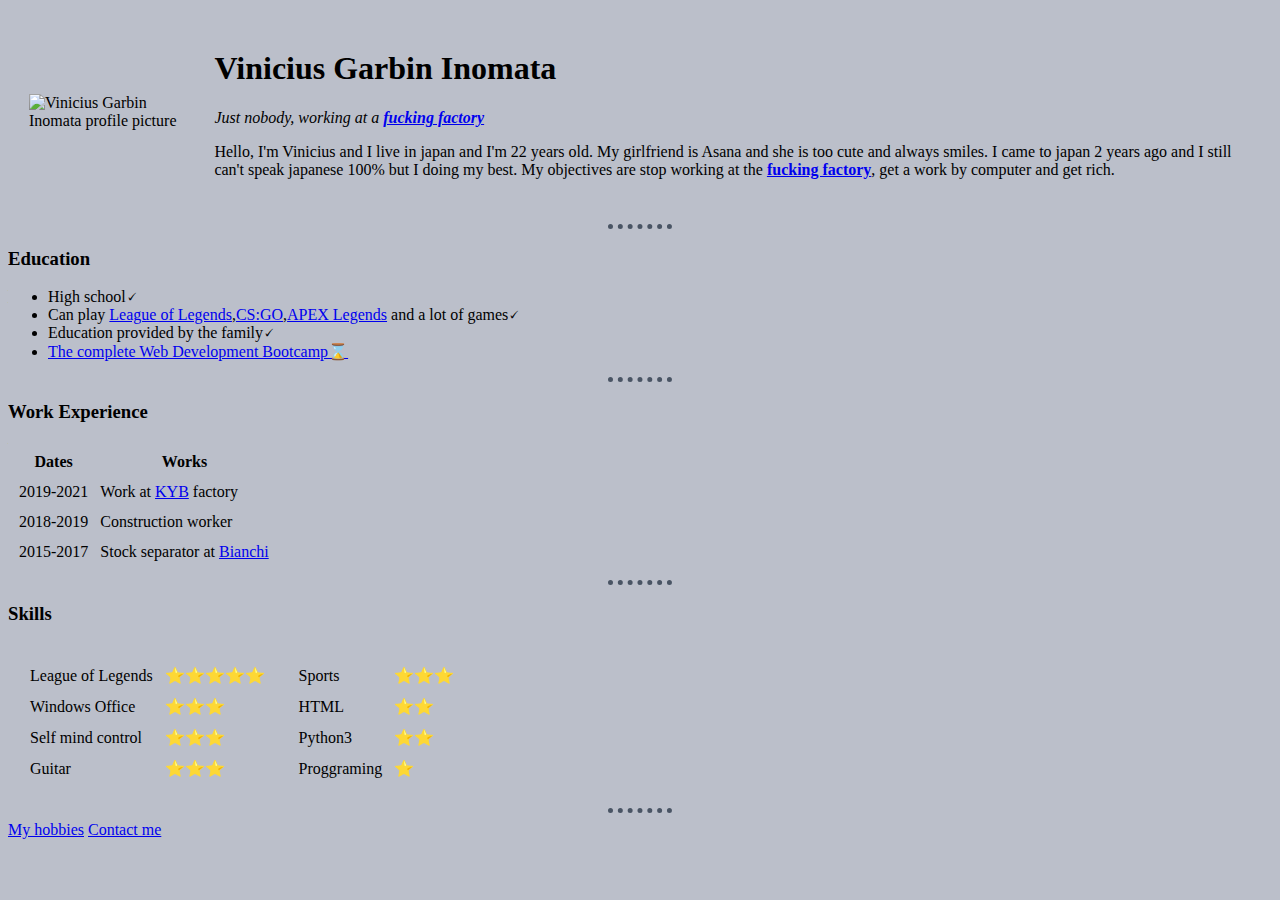
==== index.html @ c7232881 "add color" ====
<!DOCTYPE html>
<html lang="en" dir="ltr">

<head>
  <meta charset="utf-8">
  <title>✯Vinicius's Personal Site✯</title>

  <style>

    body {
      background-color: #BBBFCA;
    }

    hr{
      border-color: #495464;
      border-style:dotted none none;
      border-top-width: 5px;
      width: 5%



    }



  </style>
</head>

<body>
  <table cellspacing="20">
    <tr>
      <td><img src="C:\Users\vinig\Documents\Web development\HTML - Personal Site\images\gatao.png" alt="Vinicius Garbin Inomata profile picture" width="200" height="200" </td>
      <td>
        <h1>Vinicius Garbin Inomata</h1>
        <p><em>Just nobody, working at a <strong><a href="https://www.kyb.co.jp/index.html">fucking factory</a></strong></em></p>
        <p>Hello, I'm Vinicius and I live in japan and I'm 22 years old.
          My girlfriend is Asana and she is too cute and always smiles.
          I came to japan 2 years ago and I still can't speak japanese 100% but I doing my best.
          My objectives are stop working at the <strong><a href="https://www.kyb.co.jp/index.html">fucking factory</a></strong>,
          get a work by computer and get rich.</p>
      </td>
    </tr>
  </table>
  <hr>
  <h3>Education</h3>
  <ul>
    <li>High school🗸</li>
    <li>Can play <a href="https://jp.leagueoflegends.com/ja-jp/">League of Legends</a>,<a href="https://store.steampowered.com/app/730/CounterStrike_Global_Offensive/">CS:GO</a>,<a href="https://www.ea.com/pt-br/games/apex-legends">APEX Legends</a>
      and a lot of games🗸</li>
    <li>Education provided by the family🗸</li>
    <li><a href="https://www.udemy.com/course/the-complete-web-development-bootcamp/">The complete Web Development Bootcamp⌛</a></li>
  </ul>
  <hr>
  <h3>Work Experience</h3>
  <table cellspacing="10">
    <thead>
      <tr>
        <th>Dates</th>
        <th>Works</th>
      </tr>
    </thead>
    <tbody>
      <tr>
        <td>2019-2021</td>
        <td>Work at <a href="https://www.kyb.co.jp/index.html">KYB</a> factory</td>
      </tr>
      <tr>
        <td>2018-2019</td>
        <td>Construction worker</td>
      </tr>
      <tr>
        <td>2015-2017</td>
        <td>Stock separator at <a href="https://www.bianchidistribuidora.com.br/">Bianchi</a></td>
      </tr>
    </tbody>
  </table>
  <hr>
  <p>
  <h3>Skills</h3>
  </p>
  <table cellspacing="10">
    <tr>
      <td>
        <table cellspacing="10">
          <tr>
            <td>League of Legends</td>
            <td>⭐⭐⭐⭐⭐</td>
          </tr>
          <tr>
            <td>Windows Office</td>
            <td>⭐⭐⭐</td>
          </tr>
          <tr>
            <td>Self mind control</td>
            <td>⭐⭐⭐</td>
          </tr>
          <tr>
            <td>Guitar</td>
            <td>⭐⭐⭐</td>
          </tr>
        </table>
      </td>
      <td>
        <table cellspacing="10">
          <tr>
            <td>Sports</td>
            <td>⭐⭐⭐</td>
          </tr>
          <tr>
            <td>HTML</td>
            <td>⭐⭐</td>
          </tr>
          <tr>
            <td>Python3</td>
            <td>⭐⭐</td>
          </tr>
          <tr>
            <td>Proggraming</td>
            <td>⭐</td>
          </tr>
        </table>
      </td>
    </tr>
  </table>

  <hr>
  <a href="Hobbies.html">My hobbies</a>
  <a href="contact.html">Contact me</a>
</body>

</html>
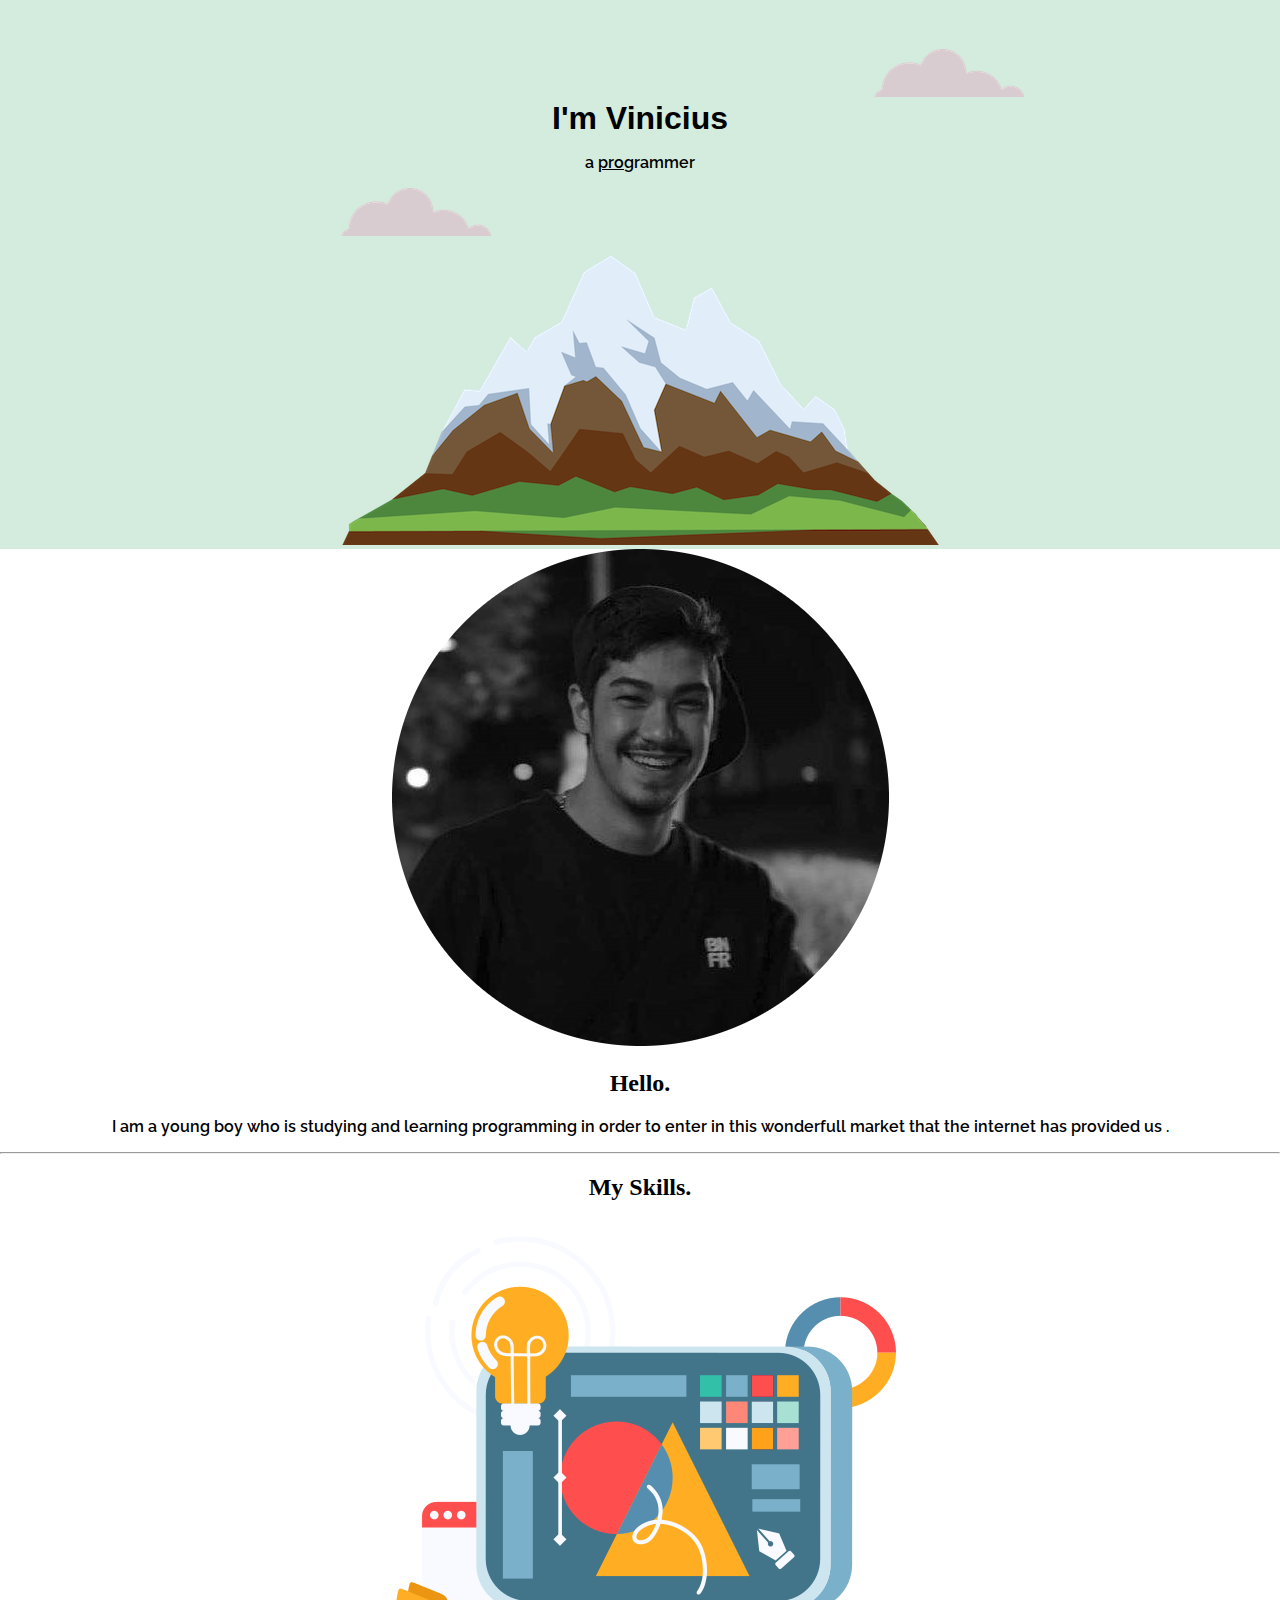
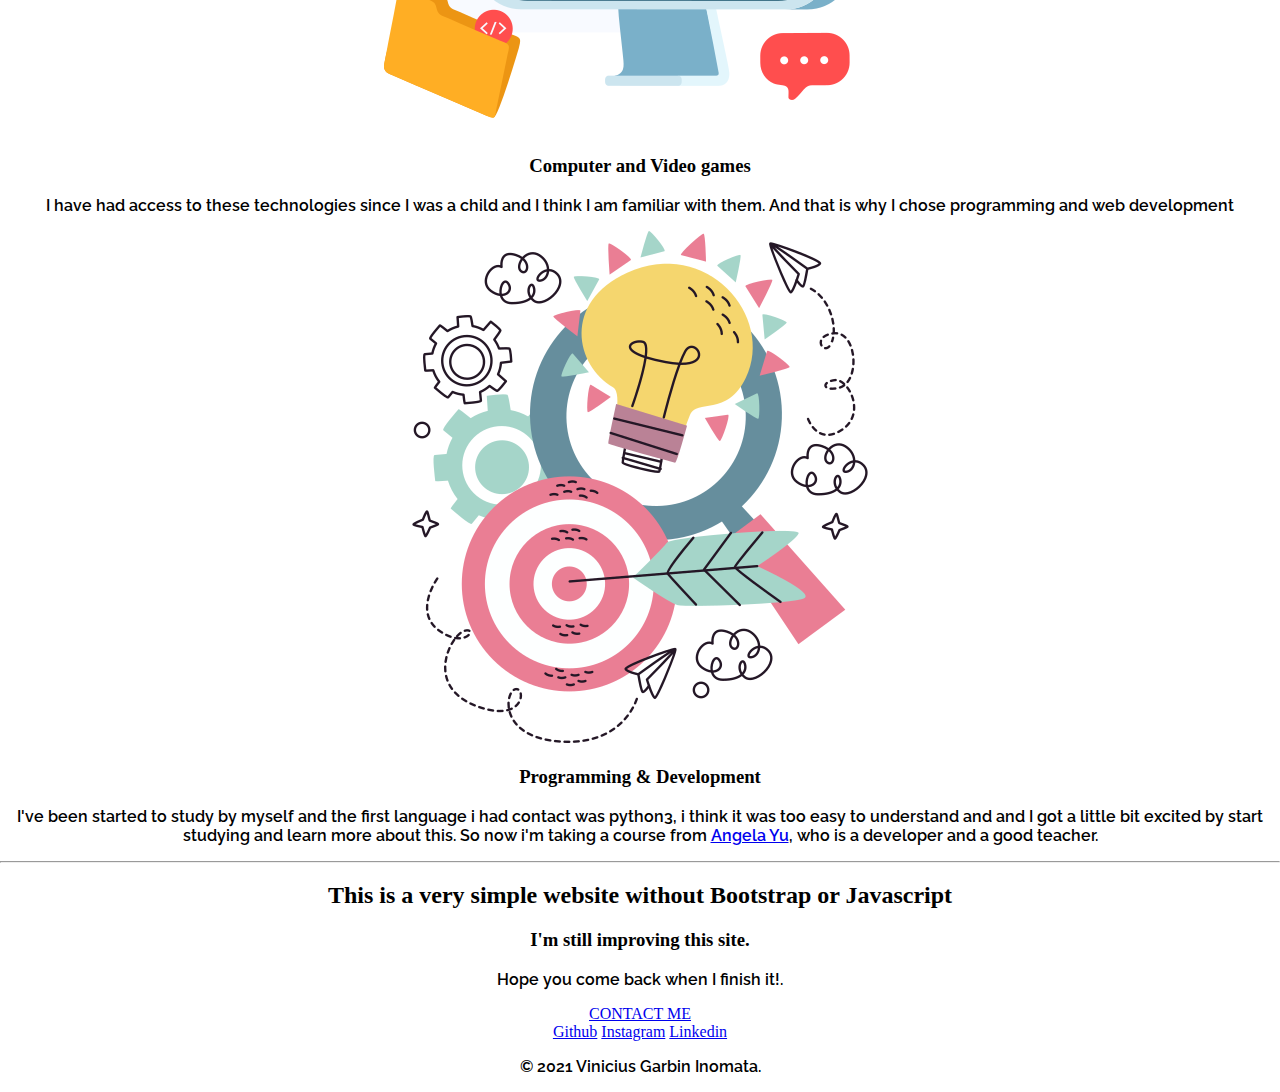
==== commit ecb105ff: "some changes" ====
--- a/index.html
+++ b/index.html
@@ -1,131 +1,59 @@
 <!DOCTYPE html>
 <html lang="en" dir="ltr">
+  <head>
+    <meta charset="utf-8">
+    <title>Vinicius Garbin Inomata</title>
+    <link rel="stylesheet" href="css/styles.css">
+    <link rel="icon" href="favicon.ico">
+    <link href="https://fonts.googleapis.com/css2?family=Calligraffitti&family=Raleway&display=swap" rel="stylesheet">
+  </head>
+  <body>
+    <div class="top-container">
+      <img class="top-cloud" src="images/cloud.png" alt="cloud-img">
+      <h1>I'm Vinicius</h1>
+      <p>a <span class="pro">pro</span>grammer</p>
+      <img class="bottom-cloud" src="images/cloud.png" alt="cloud-img">
+      <img src="images/mountain.png" alt="mountain-img">
 
-<head>
-  <meta charset="utf-8">
-  <title>✯Vinicius's Personal Site✯</title>
-
-  <style>
-
-    body {
-      background-color: #BBBFCA;
-    }
-
-    hr{
-      border-color: #495464;
-      border-style:dotted none none;
-      border-top-width: 5px;
-      width: 5%
+      </div>
+      <div class="middle-container">
+        <div class="profile">
+          <img src="images\gatao.png" alt="profile-image" class="profile-image">
+          <h2>Hello.</h2>
+          <p>I am a young boy who is studying and learning programming in order to enter in this wonderfull market that the internet has provided us .</p>
+        </div>
+        <hr>
+        <div class="skills">
+          <h2>My Skills.</h2>
+          <div class="skill-row">
+            <img class="pc" src="images/pc.png" alt="pc-image">
+            <h3>Computer and Video games</h3>
+            <p>I have had access to these technologies since I was a child and I think I am familiar with them. And that is why I chose programming and web development </p>
+          </div>
+          <div class="skill-row">
+            <img class="bua" src="images/bua.png" alt="bua-image">
+            <h3>Programming & Development </h3>
+            <p>I've been started to study by myself and the first language i had contact was python3, i think it was too easy to understand and and I got a little bit excited by start studying and learn more about this.
+              So now i'm taking a course from <a href="https://www.linkedin.com/in/angela-yu-963a584b/detail/contact-info/">Angela Yu</a>, who is a developer and a good teacher.</p>
+          </div>
+        </div>
+        <hr>
+        <div class="contact-me">
+          <h2>This is a very simple website without Bootstrap or Javascript</h2>
+          <h3>I'm still improving this site.</h3>
+          <p>Hope you come back when I finish it!.</p>
+          <a class="btn" href="mailto:vinig-inomata@hotmail.com">CONTACT ME</a>
+        </div>
+      </div>
 
 
-
-    }
+      <div class="bottom-container">
+        <a class="footer-link" href="https://github.com/viniginomata/">Github</a>
+        <a class="footer-link" href="https://www.instagram.com/viniciusinomata/">Instagram</a>
+        <a class="footer-link" href="https://www.linkedin.com/in/vinicius-inomata-a9abb3219/">Linkedin</a>
+        <p>© 2021 Vinicius Garbin Inomata.</p>
+      </div>
 
 
-
-  </style>
-</head>
-
-<body>
-  <table cellspacing="20">
-    <tr>
-      <td><img src="C:\Users\vinig\Documents\Web development\HTML - Personal Site\images\gatao.png" alt="Vinicius Garbin Inomata profile picture" width="200" height="200" </td>
-      <td>
-        <h1>Vinicius Garbin Inomata</h1>
-        <p><em>Just nobody, working at a <strong><a href="https://www.kyb.co.jp/index.html">fucking factory</a></strong></em></p>
-        <p>Hello, I'm Vinicius and I live in japan and I'm 22 years old.
-          My girlfriend is Asana and she is too cute and always smiles.
-          I came to japan 2 years ago and I still can't speak japanese 100% but I doing my best.
-          My objectives are stop working at the <strong><a href="https://www.kyb.co.jp/index.html">fucking factory</a></strong>,
-          get a work by computer and get rich.</p>
-      </td>
-    </tr>
-  </table>
-  <hr>
-  <h3>Education</h3>
-  <ul>
-    <li>High school🗸</li>
-    <li>Can play <a href="https://jp.leagueoflegends.com/ja-jp/">League of Legends</a>,<a href="https://store.steampowered.com/app/730/CounterStrike_Global_Offensive/">CS:GO</a>,<a href="https://www.ea.com/pt-br/games/apex-legends">APEX Legends</a>
-      and a lot of games🗸</li>
-    <li>Education provided by the family🗸</li>
-    <li><a href="https://www.udemy.com/course/the-complete-web-development-bootcamp/">The complete Web Development Bootcamp⌛</a></li>
-  </ul>
-  <hr>
-  <h3>Work Experience</h3>
-  <table cellspacing="10">
-    <thead>
-      <tr>
-        <th>Dates</th>
-        <th>Works</th>
-      </tr>
-    </thead>
-    <tbody>
-      <tr>
-        <td>2019-2021</td>
-        <td>Work at <a href="https://www.kyb.co.jp/index.html">KYB</a> factory</td>
-      </tr>
-      <tr>
-        <td>2018-2019</td>
-        <td>Construction worker</td>
-      </tr>
-      <tr>
-        <td>2015-2017</td>
-        <td>Stock separator at <a href="https://www.bianchidistribuidora.com.br/">Bianchi</a></td>
-      </tr>
-    </tbody>
-  </table>
-  <hr>
-  <p>
-  <h3>Skills</h3>
-  </p>
-  <table cellspacing="10">
-    <tr>
-      <td>
-        <table cellspacing="10">
-          <tr>
-            <td>League of Legends</td>
-            <td>⭐⭐⭐⭐⭐</td>
-          </tr>
-          <tr>
-            <td>Windows Office</td>
-            <td>⭐⭐⭐</td>
-          </tr>
-          <tr>
-            <td>Self mind control</td>
-            <td>⭐⭐⭐</td>
-          </tr>
-          <tr>
-            <td>Guitar</td>
-            <td>⭐⭐⭐</td>
-          </tr>
-        </table>
-      </td>
-      <td>
-        <table cellspacing="10">
-          <tr>
-            <td>Sports</td>
-            <td>⭐⭐⭐</td>
-          </tr>
-          <tr>
-            <td>HTML</td>
-            <td>⭐⭐</td>
-          </tr>
-          <tr>
-            <td>Python3</td>
-            <td>⭐⭐</td>
-          </tr>
-          <tr>
-            <td>Proggraming</td>
-            <td>⭐</td>
-          </tr>
-        </table>
-      </td>
-    </tr>
-  </table>
-
-  <hr>
-  <a href="Hobbies.html">My hobbies</a>
-  <a href="contact.html">Contact me</a>
-</body>
-
+  </body>
 </html>
--- a/css/styles.css
+++ b/css/styles.css
@@ -0,0 +1,42 @@
+/*******************TAG SELECTORS***********************/
+body {
+  margin: 0;
+  text-align: center;
+}
+
+h1 {
+  margin: 0;
+  font-family: 'Calligraffitti', cursive, sans-serif;
+}
+p {
+ font-family: 'Raleway', sans-serif;
+ font-weight: 600;
+
+}
+
+/******************** CLASS SELECTORS*******************/
+.top-container {
+  background-color: #D4ECDD;
+  position: relative;
+  padding-top: 100px;
+}
+
+.middle-container {
+}
+
+.bottom-container {
+}
+
+.pro {
+  text-decoration: underline;
+}
+
+.bottom-cloud {
+  position: absolute;
+}
+
+.top-cloud {
+  position: absolute;
+  right: 20%;
+  top: 9%;
+}
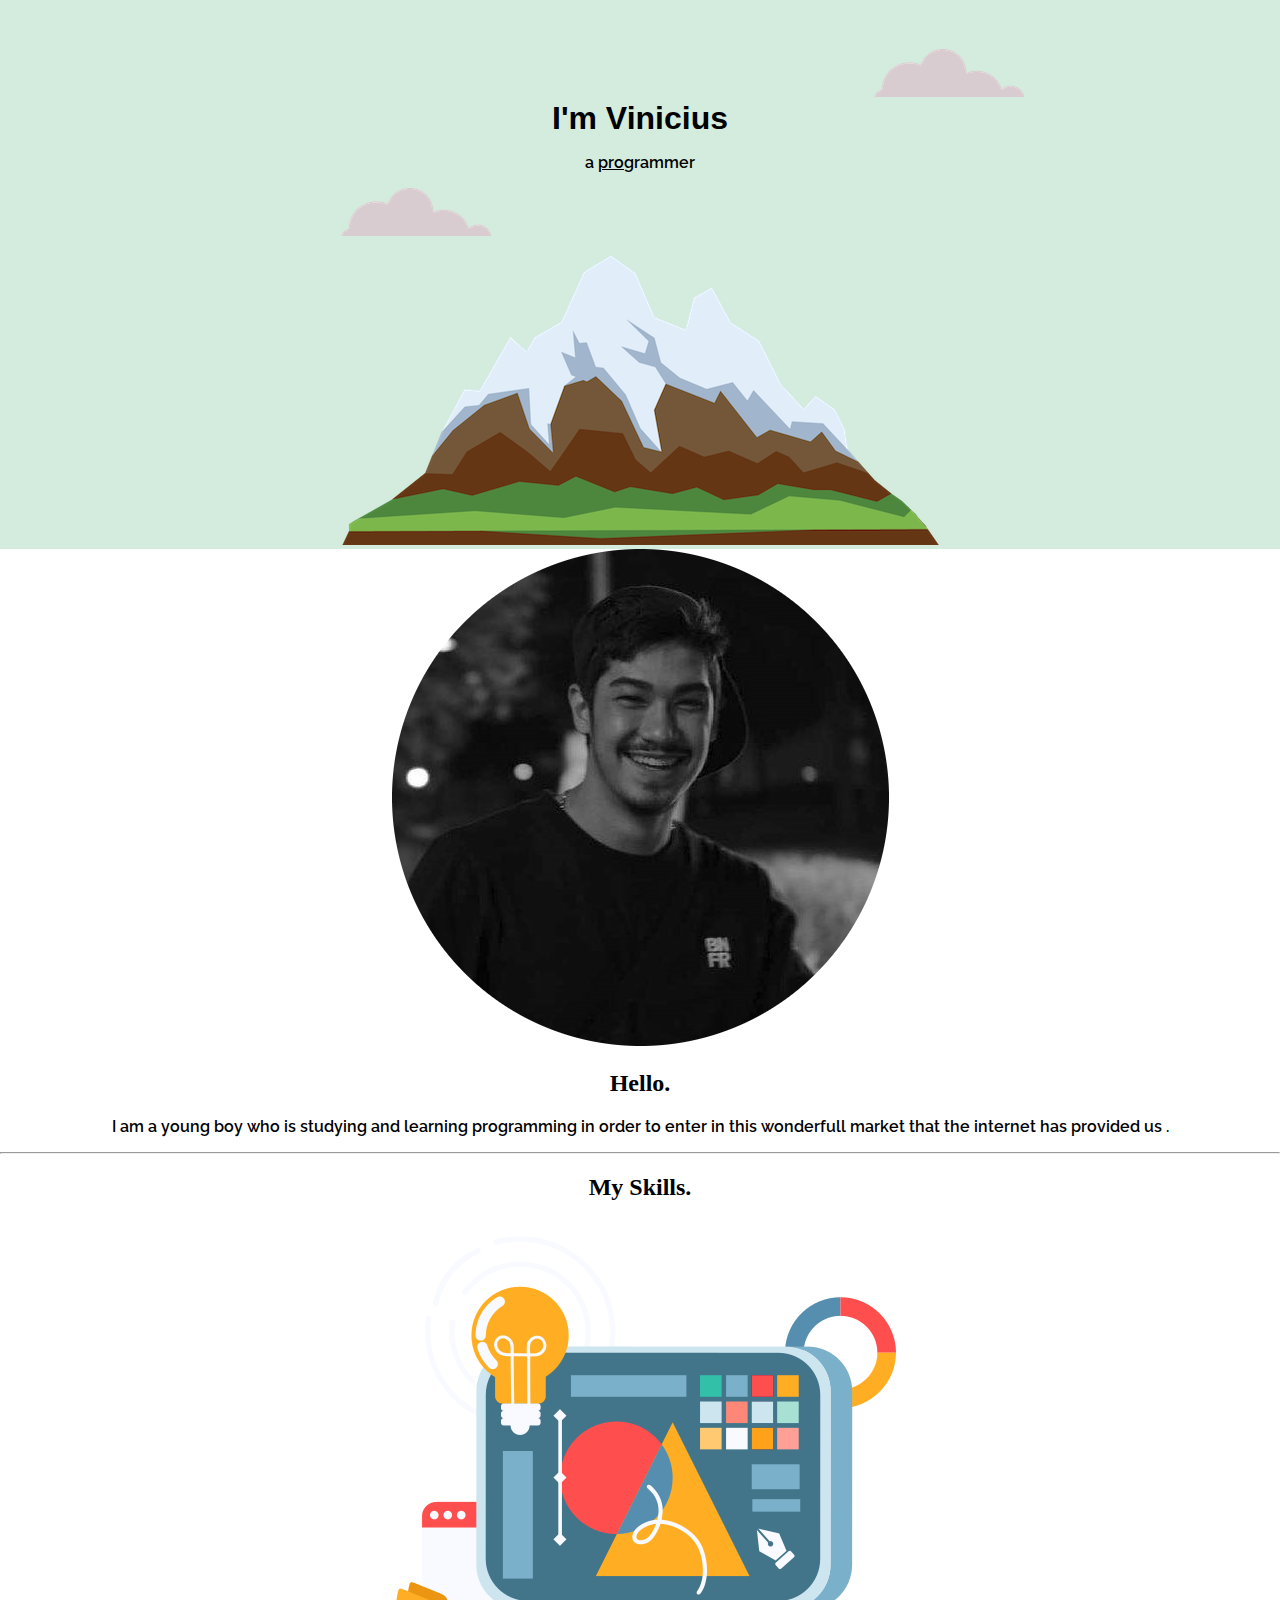
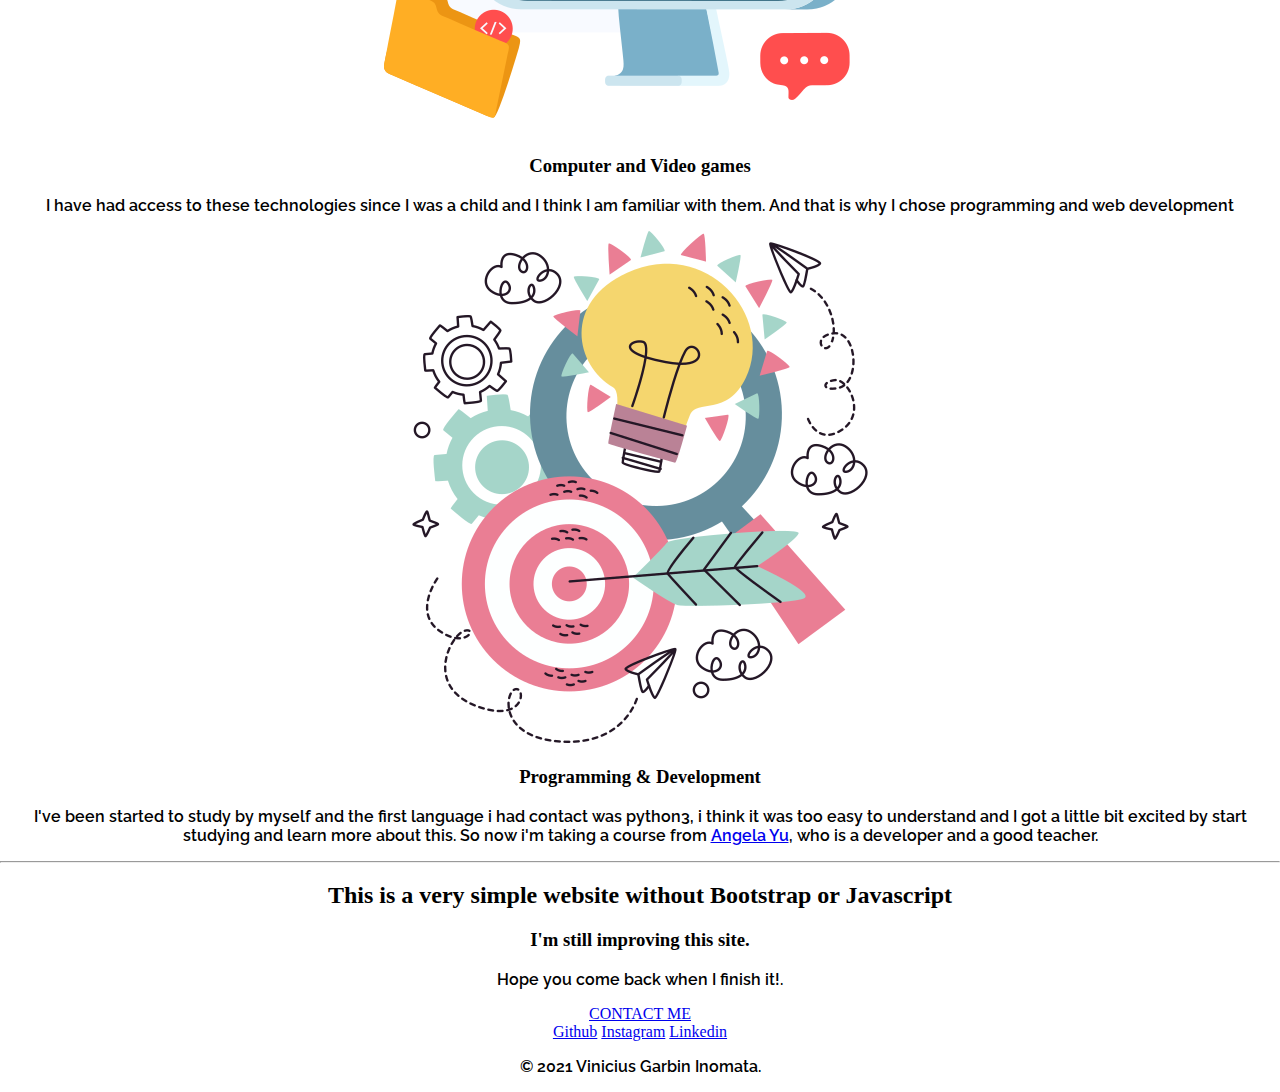
==== commit b18901e1: "today's final update" ====
--- a/index.html
+++ b/index.html
@@ -33,7 +33,7 @@
           <div class="skill-row">
             <img class="bua" src="images/bua.png" alt="bua-image">
             <h3>Programming & Development </h3>
-            <p>I've been started to study by myself and the first language i had contact was python3, i think it was too easy to understand and and I got a little bit excited by start studying and learn more about this.
+            <p>I've been started to study by myself and the first language i had contact was python3, i think it was too easy to understand and I got a little bit excited by start studying and learn more about this.
               So now i'm taking a course from <a href="https://www.linkedin.com/in/angela-yu-963a584b/detail/contact-info/">Angela Yu</a>, who is a developer and a good teacher.</p>
           </div>
         </div>
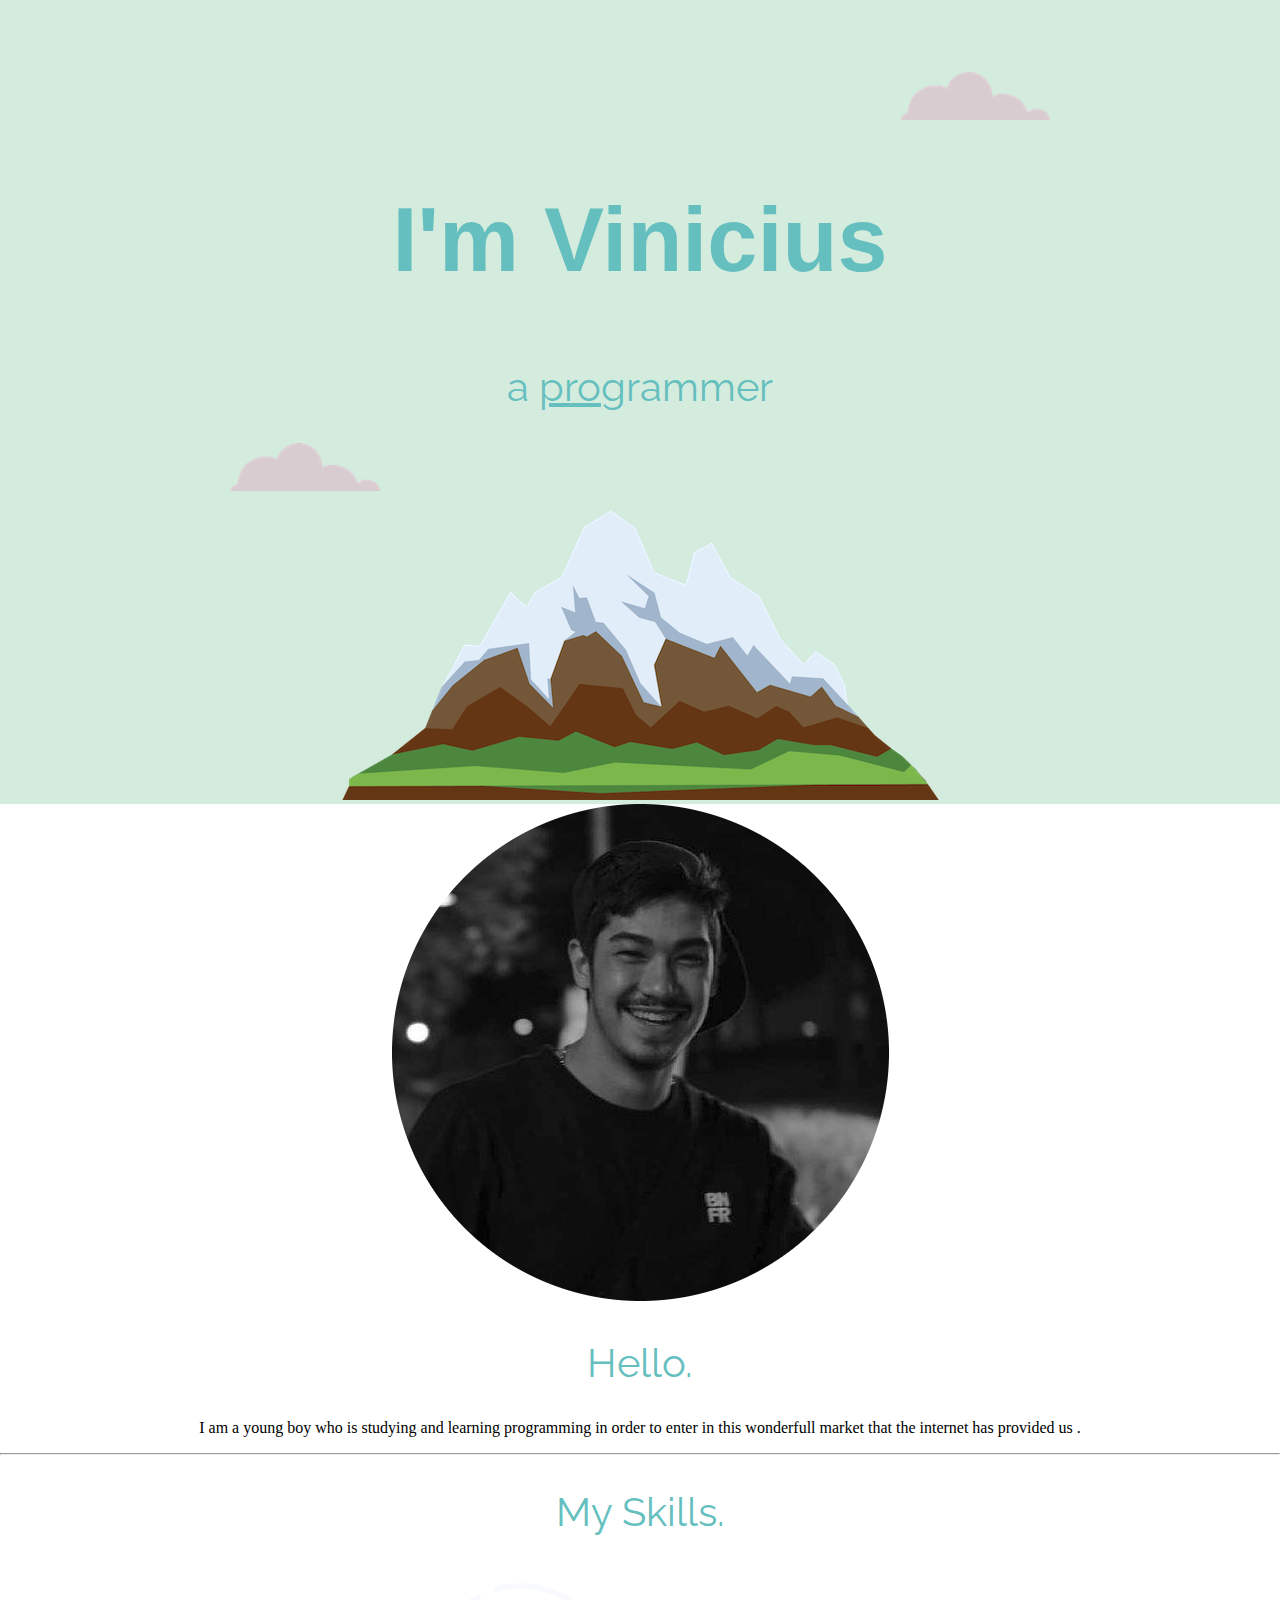
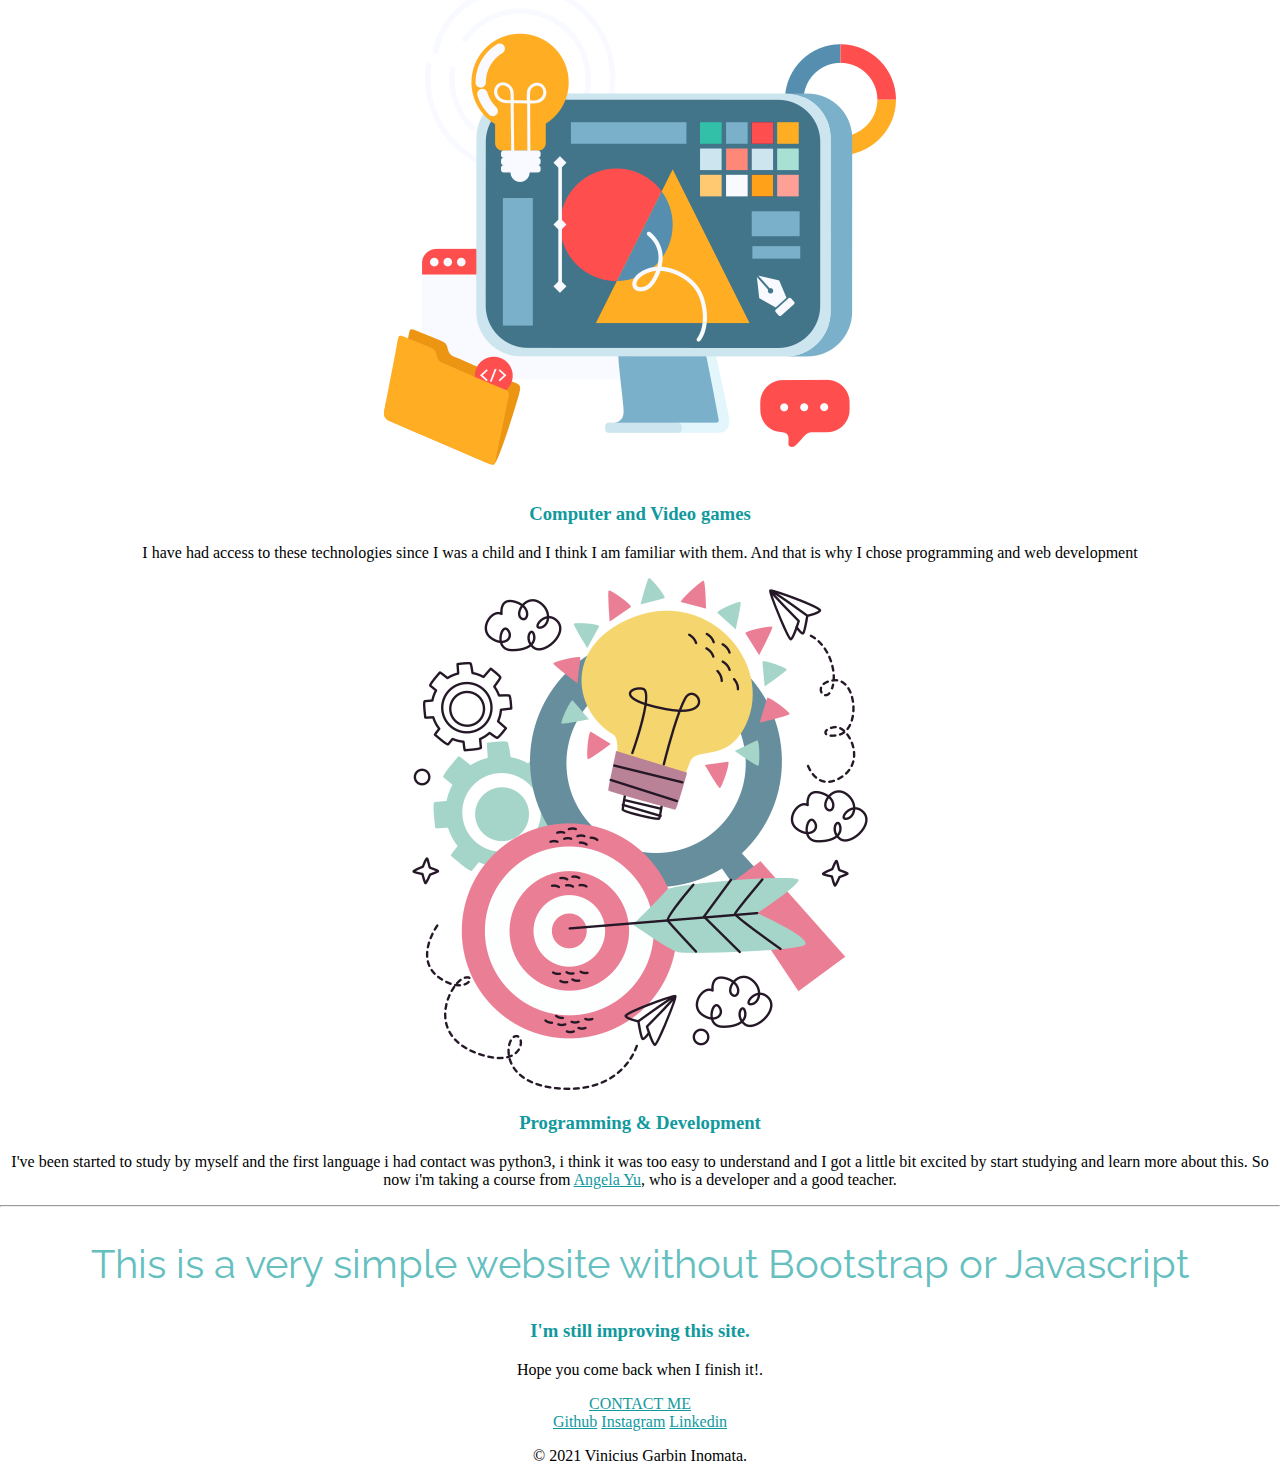
==== commit f8a19d9f: "Add files via upload" ====
--- a/index.html
+++ b/index.html
@@ -11,7 +11,7 @@
     <div class="top-container">
       <img class="top-cloud" src="images/cloud.png" alt="cloud-img">
       <h1>I'm Vinicius</h1>
-      <p>a <span class="pro">pro</span>grammer</p>
+      <h2>a <span class="pro">pro</span>grammer</h2>
       <img class="bottom-cloud" src="images/cloud.png" alt="cloud-img">
       <img src="images/mountain.png" alt="mountain-img">
 
--- a/css/styles.css
+++ b/css/styles.css
@@ -5,14 +5,24 @@
 }
 
 h1 {
-  margin: 0;
+  font-size: 5.625rem;
+  margin: 50px auto 0 auto;
   font-family: 'Calligraffitti', cursive, sans-serif;
+  line-height: 2;
 }
-p {
+
+h2 {
  font-family: 'Raleway', sans-serif;
- font-weight: 600;
+ font-size: 2.5rem;
+ font-weight: normal;
+}
+h1,h2{
+  color: #66BFBF;
+}
+h3, a {
+  color: #11999E;
+}
 
-}
 
 /******************** CLASS SELECTORS*******************/
 .top-container {
@@ -33,10 +43,11 @@
 
 .bottom-cloud {
   position: absolute;
+  left: 18%;
 }
 
 .top-cloud {
   position: absolute;
-  right: 20%;
+  right: 18%;
   top: 9%;
 }
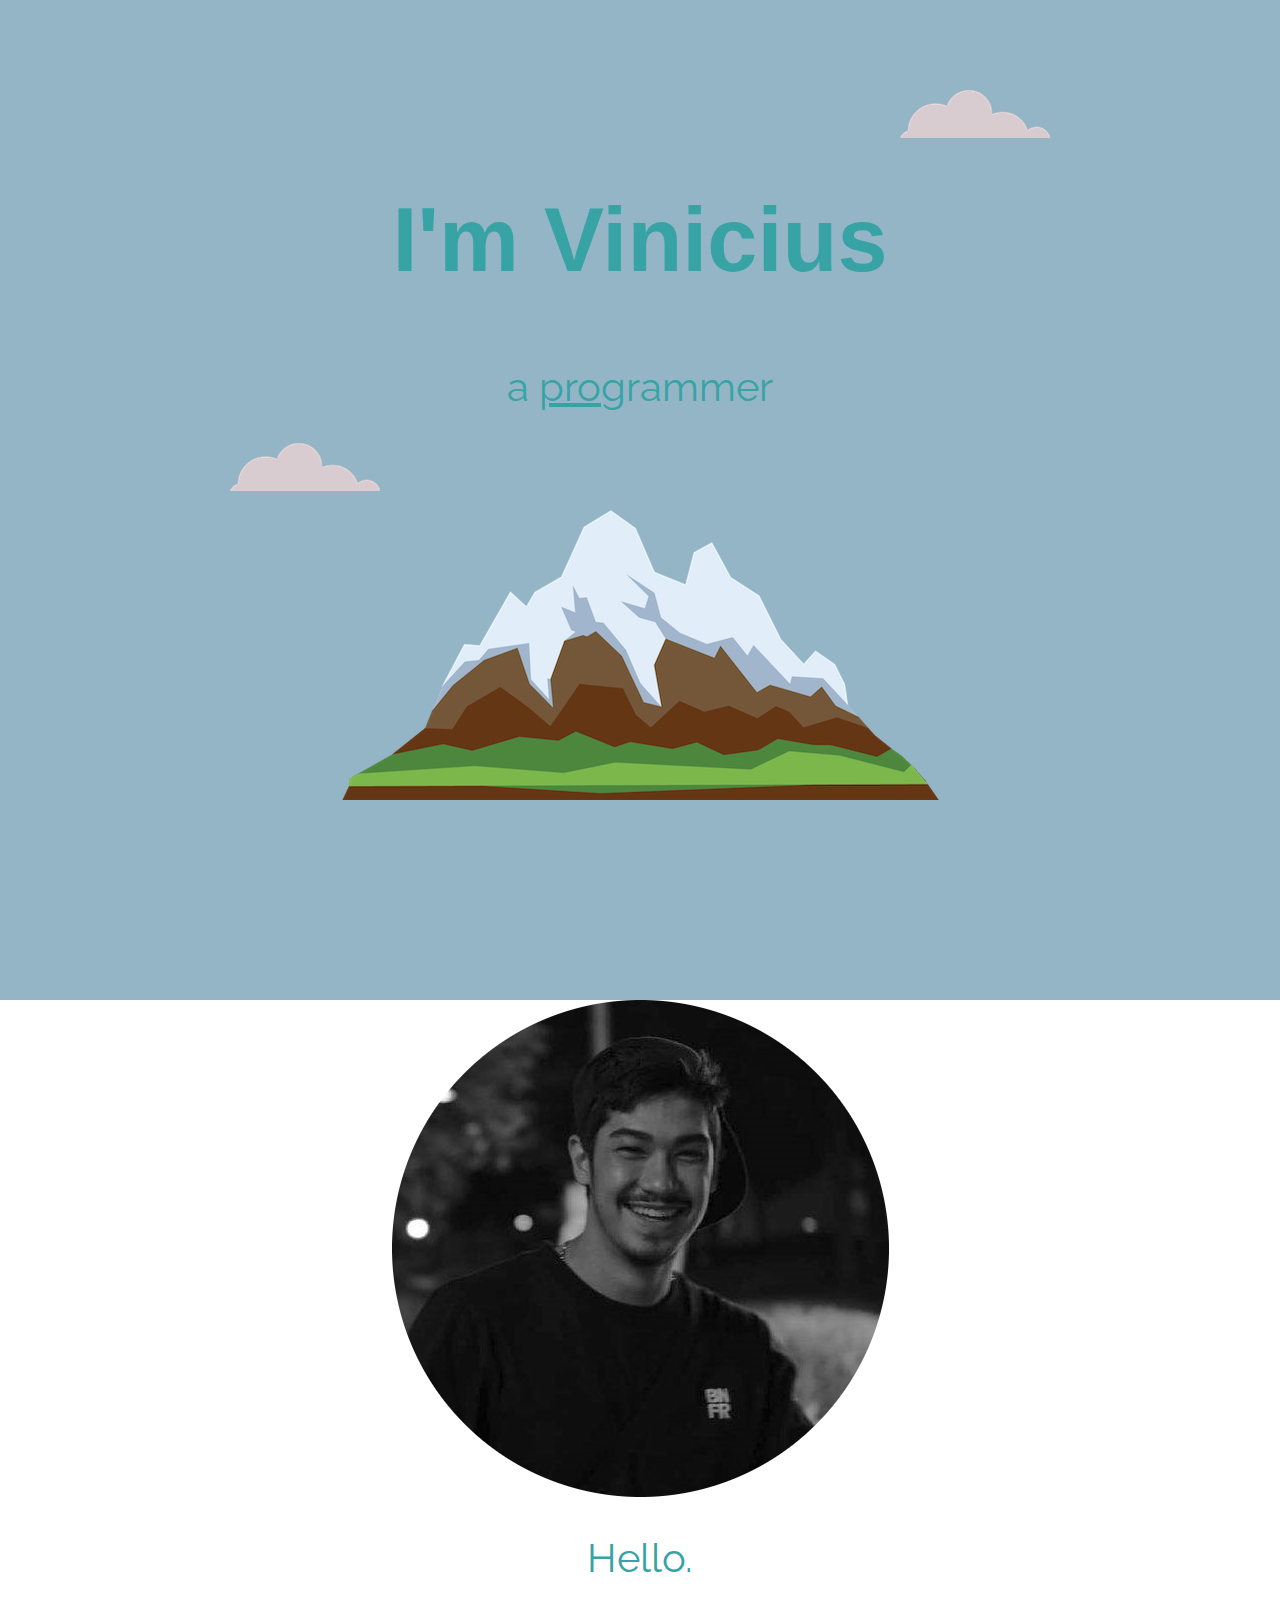
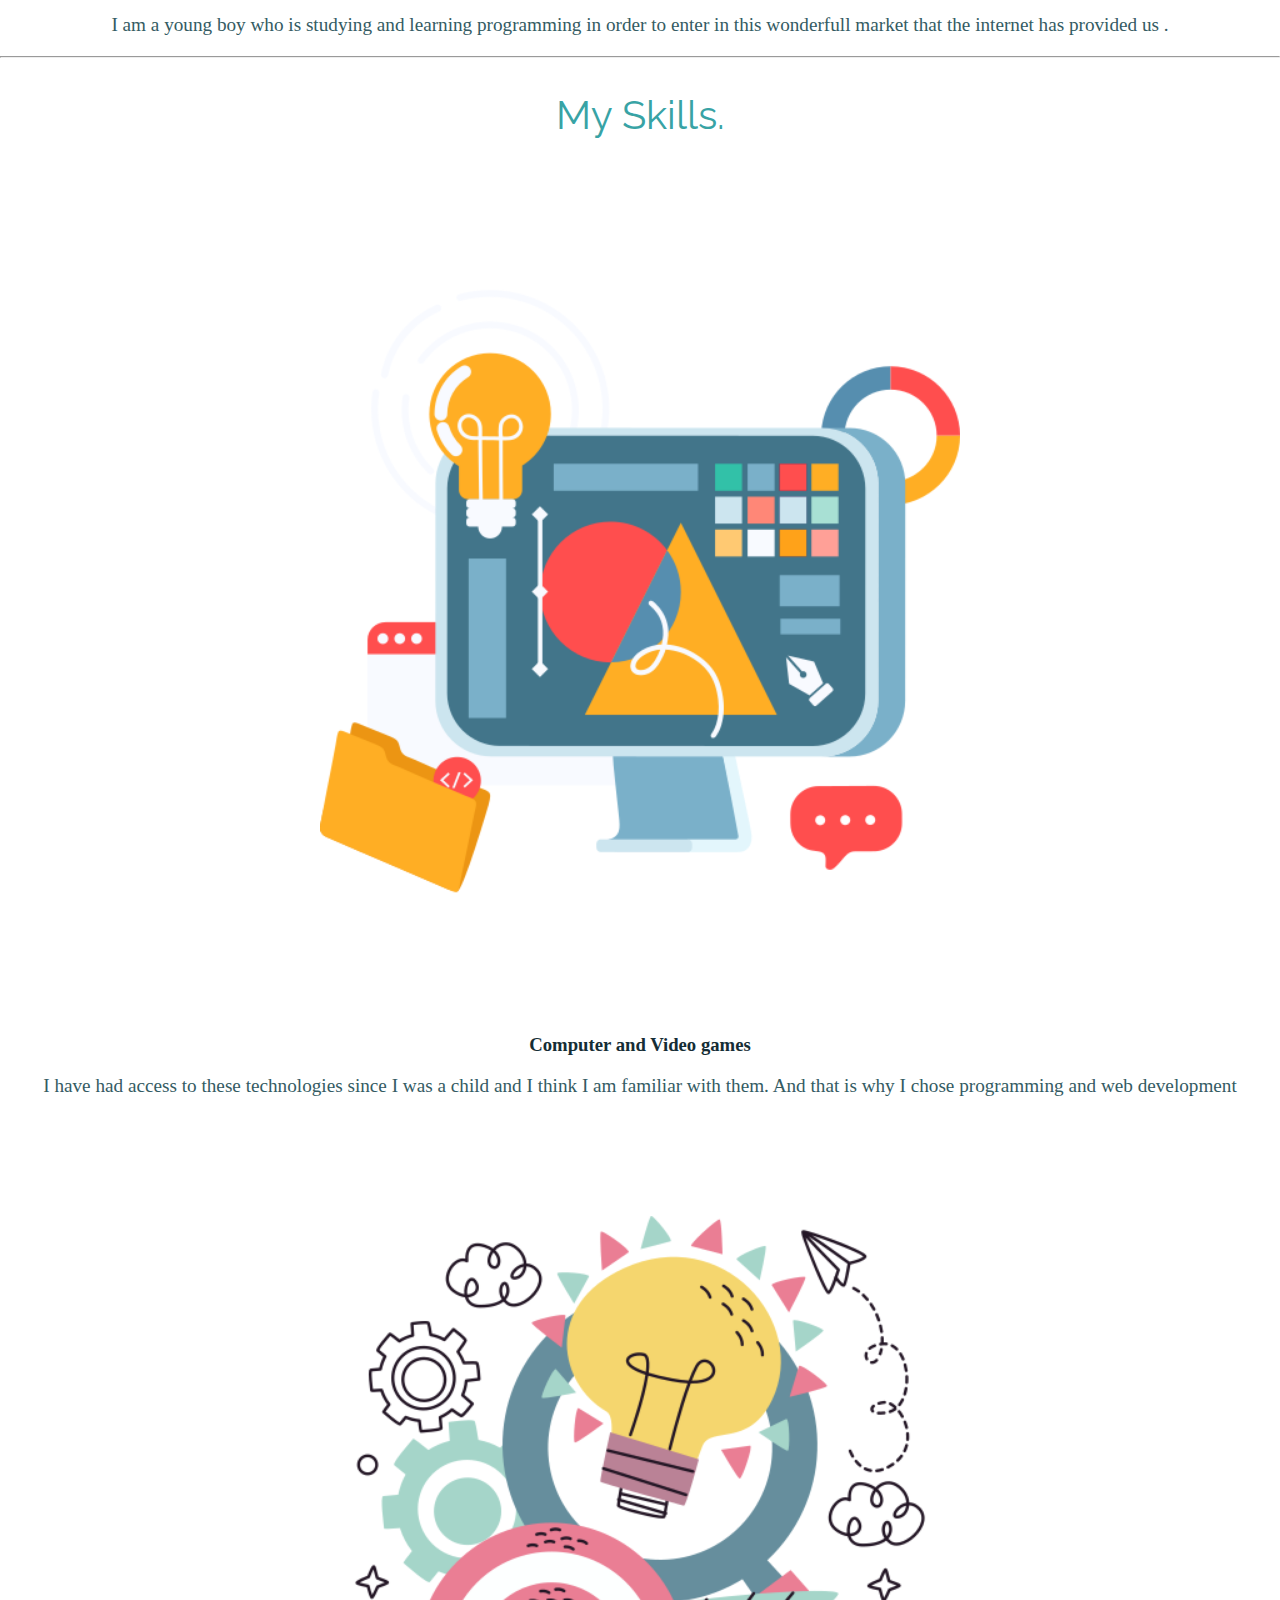
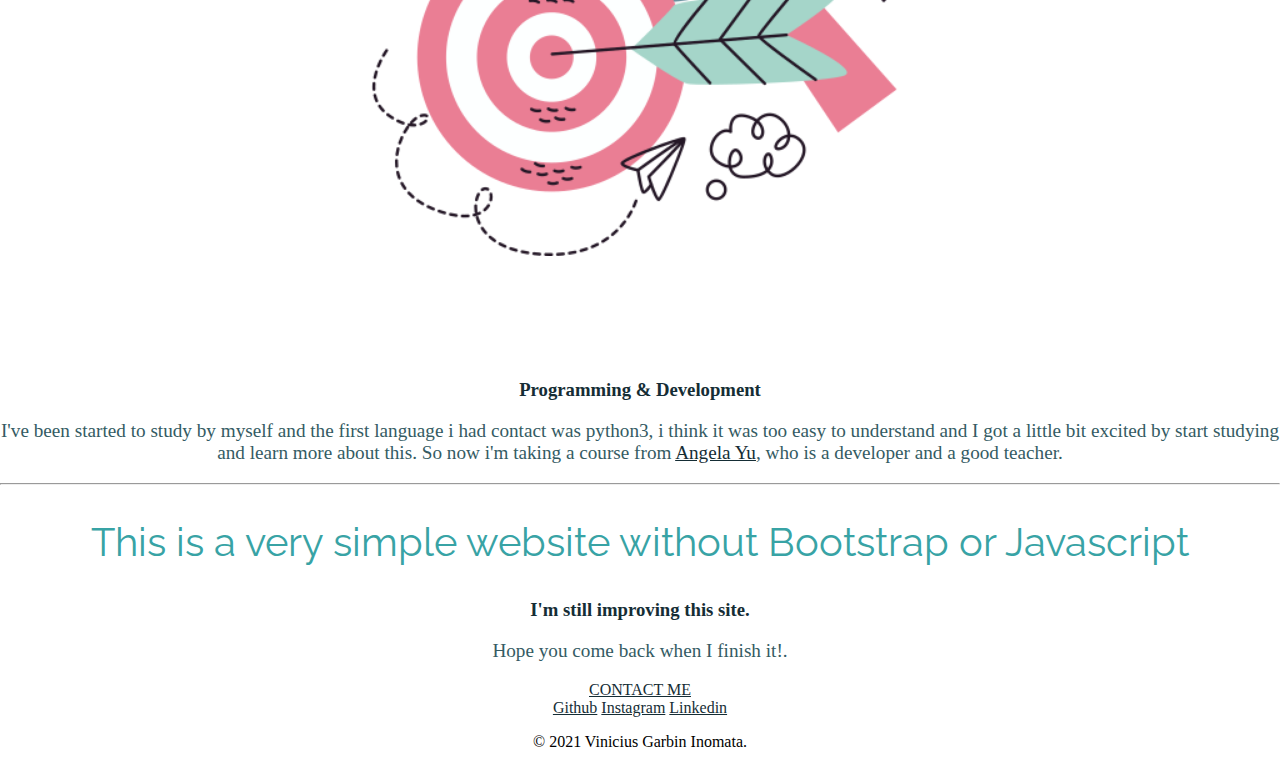
==== commit 814ce79f: "update colors" ====
--- a/index.html
+++ b/index.html
@@ -20,7 +20,7 @@
         <div class="profile">
           <img src="images\gatao.png" alt="profile-image" class="profile-image">
           <h2>Hello.</h2>
-          <p>I am a young boy who is studying and learning programming in order to enter in this wonderfull market that the internet has provided us .</p>
+          <p id="colorparagraph">I am a young boy who is studying and learning programming in order to enter in this wonderfull market that the internet has provided us .</p>
         </div>
         <hr>
         <div class="skills">
@@ -28,12 +28,12 @@
           <div class="skill-row">
             <img class="pc" src="images/pc.png" alt="pc-image">
             <h3>Computer and Video games</h3>
-            <p>I have had access to these technologies since I was a child and I think I am familiar with them. And that is why I chose programming and web development </p>
+            <p id="colorparagraph">I have had access to these technologies since I was a child and I think I am familiar with them. And that is why I chose programming and web development </p>
           </div>
           <div class="skill-row">
             <img class="bua" src="images/bua.png" alt="bua-image">
             <h3>Programming & Development </h3>
-            <p>I've been started to study by myself and the first language i had contact was python3, i think it was too easy to understand and I got a little bit excited by start studying and learn more about this.
+            <p id="colorparagraph">I've been started to study by myself and the first language i had contact was python3, i think it was too easy to understand and I got a little bit excited by start studying and learn more about this.
               So now i'm taking a course from <a href="https://www.linkedin.com/in/angela-yu-963a584b/detail/contact-info/">Angela Yu</a>, who is a developer and a good teacher.</p>
           </div>
         </div>
@@ -41,7 +41,7 @@
         <div class="contact-me">
           <h2>This is a very simple website without Bootstrap or Javascript</h2>
           <h3>I'm still improving this site.</h3>
-          <p>Hope you come back when I finish it!.</p>
+          <p id="colorparagraph">Hope you come back when I finish it!.</p>
           <a class="btn" href="mailto:vinig-inomata@hotmail.com">CONTACT ME</a>
         </div>
       </div>
--- a/css/styles.css
+++ b/css/styles.css
@@ -9,26 +9,27 @@
   margin: 50px auto 0 auto;
   font-family: 'Calligraffitti', cursive, sans-serif;
   line-height: 2;
+    color: #38A3A5;
 }
 
 h2 {
  font-family: 'Raleway', sans-serif;
  font-size: 2.5rem;
  font-weight: normal;
+   color: #38A3A5;
 }
-h1,h2{
-  color: #66BFBF;
-}
+
 h3, a {
-  color: #11999E;
+  color: #152D35;
 }
 
 
 /******************** CLASS SELECTORS*******************/
 .top-container {
-  background-color: #D4ECDD;
+  background-color: #93B5C6;
   position: relative;
   padding-top: 100px;
+  height: 100vh;
 }
 
 .middle-container {
@@ -51,3 +52,18 @@
   right: 18%;
   top: 9%;
 }
+.bua{
+  width: 50%;
+  margin:100px auto 100px auto;
+  text-align: left;
+}
+.pc{
+  width: 50%;
+  margin:100px auto 100px auto;
+  text-align: left;
+}
+/****************************CLASS SELECTORS******************************/
+#colorparagraph{
+  font-size: 1.2rem;
+  color: #345B63
+}
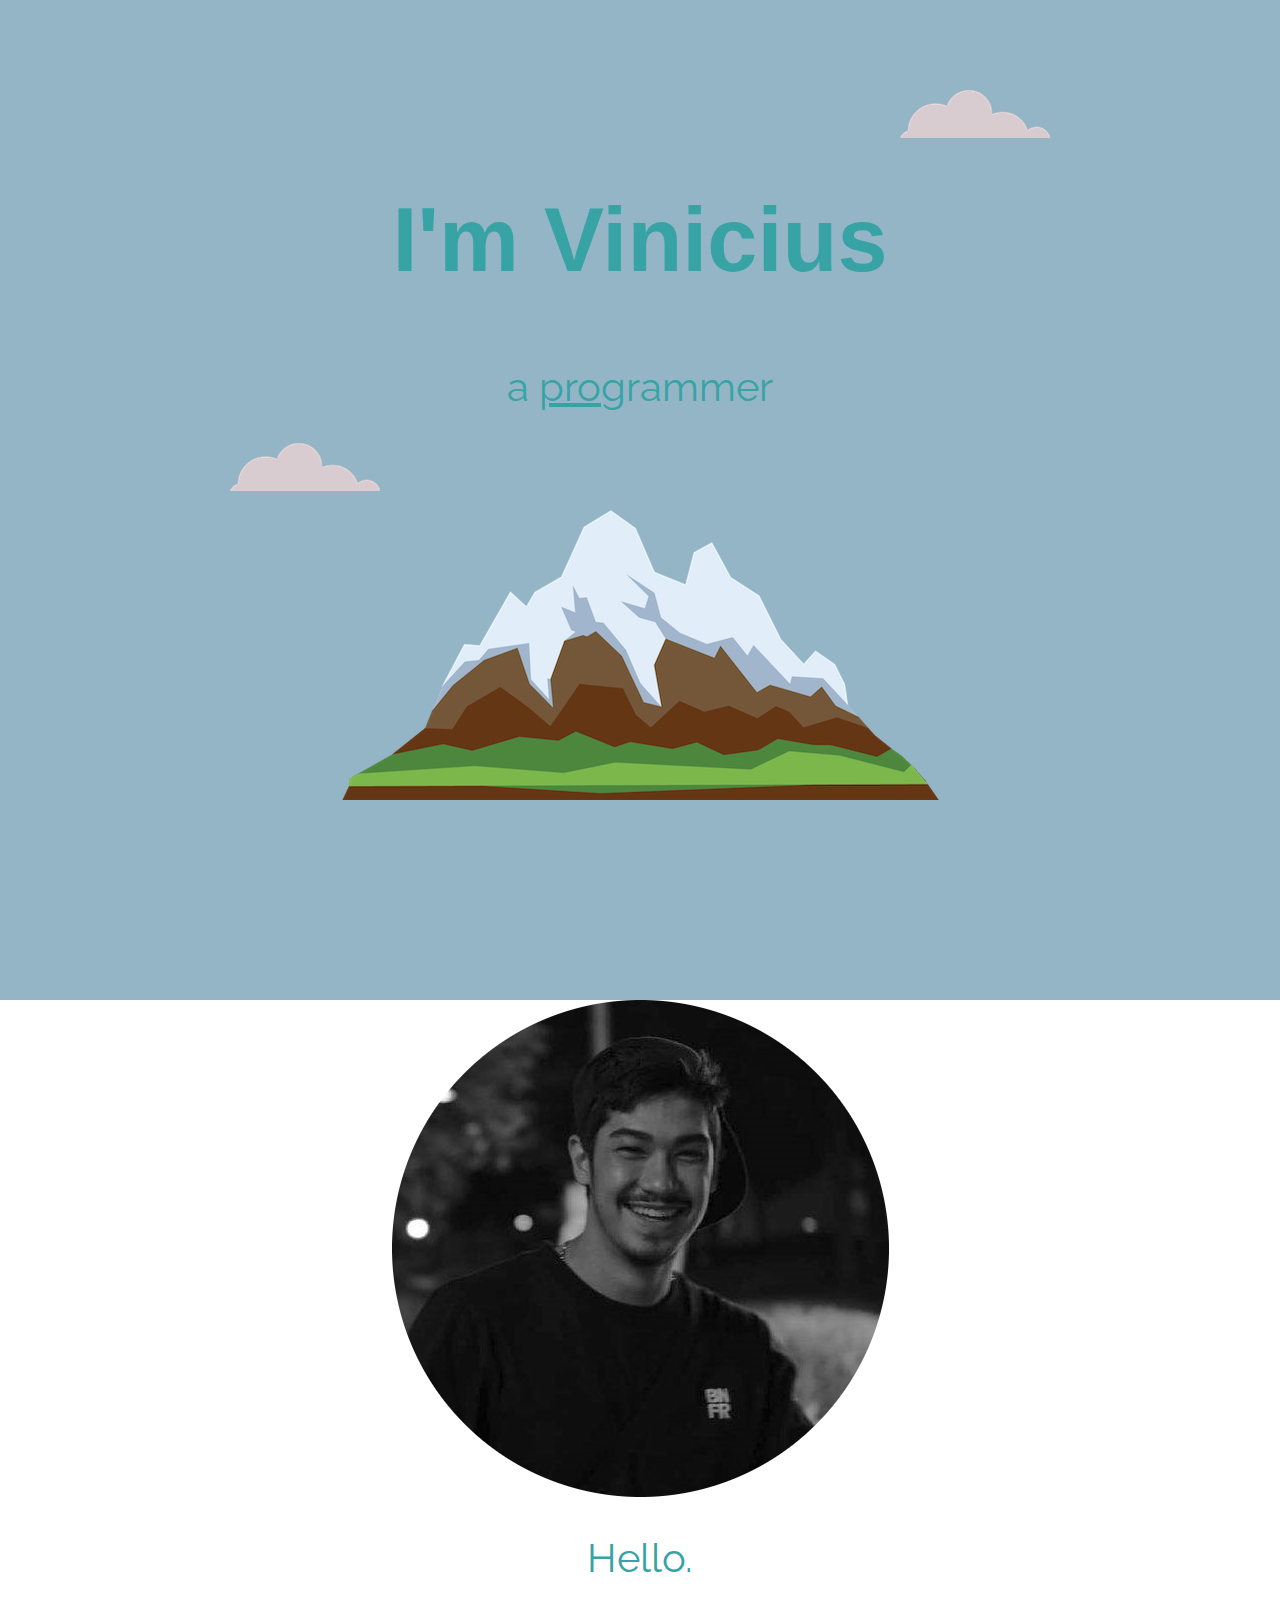
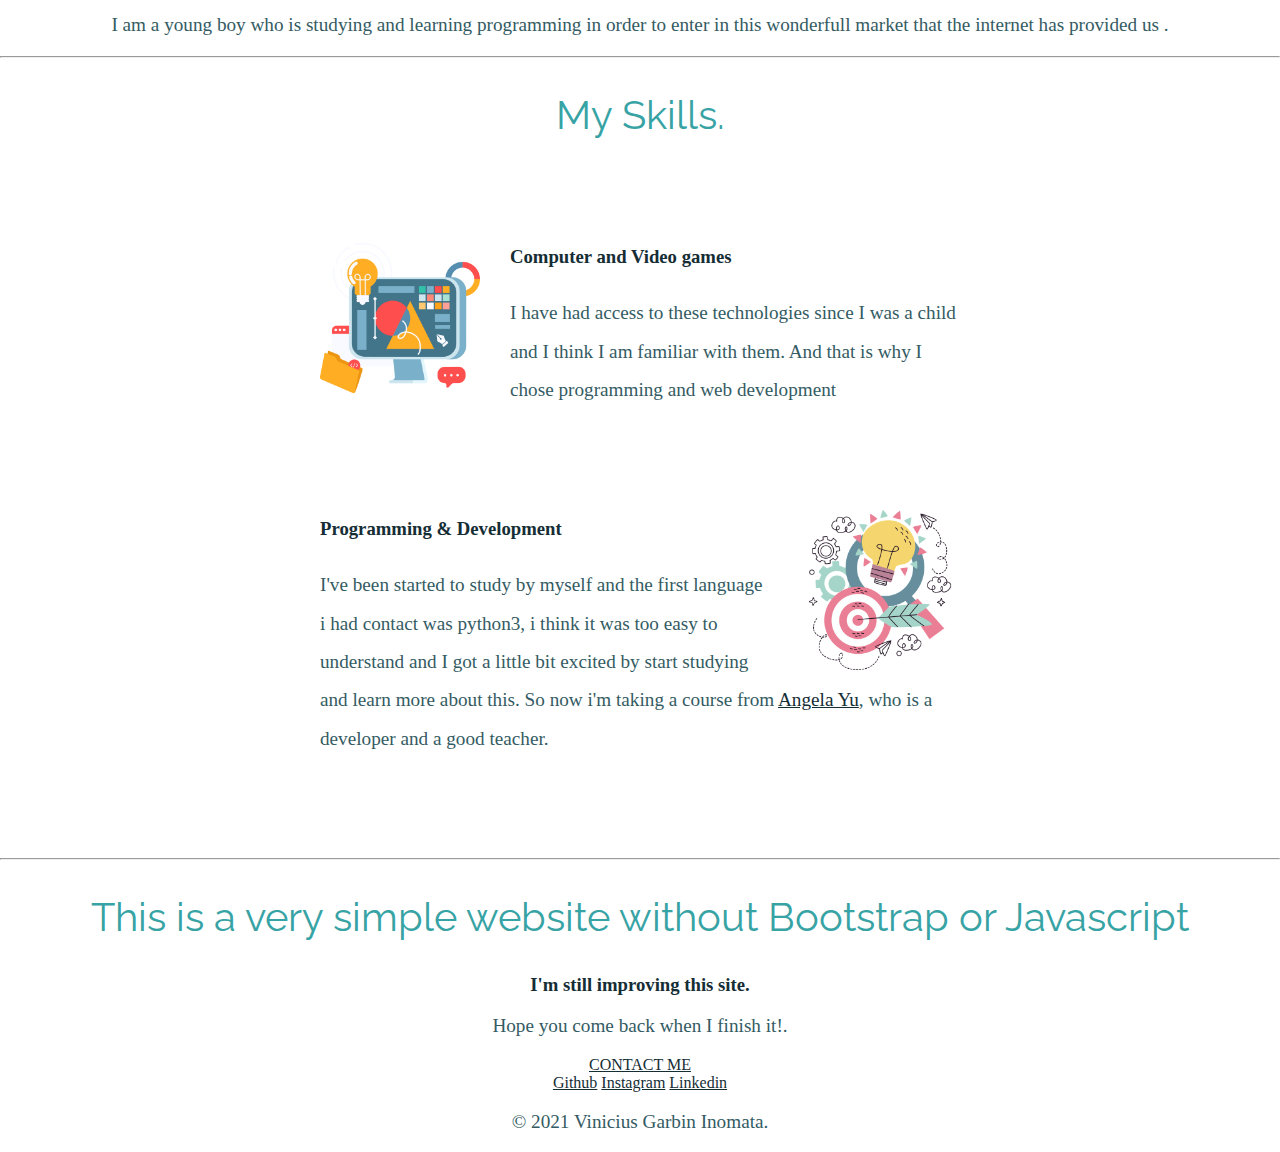
==== commit 04998d6d: "Add files via upload" ====
--- a/index.html
+++ b/index.html
@@ -1,59 +1,62 @@
 <!DOCTYPE html>
 <html lang="en" dir="ltr">
-  <head>
-    <meta charset="utf-8">
-    <title>Vinicius Garbin Inomata</title>
-    <link rel="stylesheet" href="css/styles.css">
-    <link rel="icon" href="favicon.ico">
-    <link href="https://fonts.googleapis.com/css2?family=Calligraffitti&family=Raleway&display=swap" rel="stylesheet">
-  </head>
-  <body>
-    <div class="top-container">
-      <img class="top-cloud" src="images/cloud.png" alt="cloud-img">
-      <h1>I'm Vinicius</h1>
-      <h2>a <span class="pro">pro</span>grammer</h2>
-      <img class="bottom-cloud" src="images/cloud.png" alt="cloud-img">
-      <img src="images/mountain.png" alt="mountain-img">
 
+<head>
+  <meta charset="utf-8">
+  <title>Vinicius Garbin Inomata</title>
+  <link rel="stylesheet" href="css/styles.css">
+  <link rel="icon" href="favicon.ico">
+  <link href="https://fonts.googleapis.com/css2?family=Calligraffitti&family=Raleway&display=swap" rel="stylesheet">
+</head>
+
+<body>
+  <div class="top-container">
+    <img class="top-cloud" src="images/cloud.png" alt="cloud-img">
+    <h1>I'm Vinicius</h1>
+    <h2>a <span class="pro">pro</span>grammer</h2>
+    <img class="bottom-cloud" src="images/cloud.png" alt="cloud-img">
+    <img src="images/mountain.png" alt="mountain-img">
+
+  </div>
+  <div class="middle-container">
+    <div class="profile">
+      <img src="images\gatao.png" alt="profile-image" class="profile-image">
+      <h2>Hello.</h2>
+      <p id="colorparagraph">I am a young boy who is studying and learning programming in order to enter in this wonderfull market that the internet has provided us .</p>
+    </div>
+    <hr>
+    <div class="skills">
+      <h2>My Skills.</h2>
+      <div class="skill-row">
+        <img class="pc" src="images/pc.png" alt="pc-image">
+        <h3>Computer and Video games</h3>
+        <p id="colorparagraph">I have had access to these technologies since I was a child and I think I am familiar with them. And that is why I chose programming and web development </p>
       </div>
-      <div class="middle-container">
-        <div class="profile">
-          <img src="images\gatao.png" alt="profile-image" class="profile-image">
-          <h2>Hello.</h2>
-          <p id="colorparagraph">I am a young boy who is studying and learning programming in order to enter in this wonderfull market that the internet has provided us .</p>
-        </div>
-        <hr>
-        <div class="skills">
-          <h2>My Skills.</h2>
-          <div class="skill-row">
-            <img class="pc" src="images/pc.png" alt="pc-image">
-            <h3>Computer and Video games</h3>
-            <p id="colorparagraph">I have had access to these technologies since I was a child and I think I am familiar with them. And that is why I chose programming and web development </p>
-          </div>
-          <div class="skill-row">
-            <img class="bua" src="images/bua.png" alt="bua-image">
-            <h3>Programming & Development </h3>
-            <p id="colorparagraph">I've been started to study by myself and the first language i had contact was python3, i think it was too easy to understand and I got a little bit excited by start studying and learn more about this.
-              So now i'm taking a course from <a href="https://www.linkedin.com/in/angela-yu-963a584b/detail/contact-info/">Angela Yu</a>, who is a developer and a good teacher.</p>
-          </div>
-        </div>
-        <hr>
-        <div class="contact-me">
-          <h2>This is a very simple website without Bootstrap or Javascript</h2>
-          <h3>I'm still improving this site.</h3>
-          <p id="colorparagraph">Hope you come back when I finish it!.</p>
-          <a class="btn" href="mailto:vinig-inomata@hotmail.com">CONTACT ME</a>
-        </div>
+      <div class="skill-row">
+        <img class="bua" src="images/bua.png" alt="bua-image">
+        <h3>Programming & Development </h3>
+        <p class="skill-paragraph">I've been started to study by myself and the first language i had contact was python3, i think it was too easy to understand and I got a little bit excited by start studying and learn more about this.
+          So now i'm taking a course from <a href="https://www.linkedin.com/in/angela-yu-963a584b/detail/contact-info/">Angela Yu</a>, who is a developer and a good teacher.</p>
       </div>
+    </div>
+    <hr>
+    <div class="contact-me">
+      <h2>This is a very simple website without Bootstrap or Javascript</h2>
+      <h3>I'm still improving this site.</h3>
+      <p>Hope you come back when I finish it!.</p>
+      <a class="btn" href="mailto:vinig-inomata@hotmail.com">CONTACT ME</a>
+    </div>
+  </div>
 
 
-      <div class="bottom-container">
-        <a class="footer-link" href="https://github.com/viniginomata/">Github</a>
-        <a class="footer-link" href="https://www.instagram.com/viniciusinomata/">Instagram</a>
-        <a class="footer-link" href="https://www.linkedin.com/in/vinicius-inomata-a9abb3219/">Linkedin</a>
-        <p>© 2021 Vinicius Garbin Inomata.</p>
-      </div>
+  <div class="bottom-container">
+    <a class="footer-link" href="https://github.com/viniginomata/">Github</a>
+    <a class="footer-link" href="https://www.instagram.com/viniciusinomata/">Instagram</a>
+    <a class="footer-link" href="https://www.linkedin.com/in/vinicius-inomata-a9abb3219/">Linkedin</a>
+    <p>© 2021 Vinicius Garbin Inomata.</p>
+  </div>
 
 
-  </body>
+</body>
+
 </html>
--- a/css/styles.css
+++ b/css/styles.css
@@ -9,20 +9,24 @@
   margin: 50px auto 0 auto;
   font-family: 'Calligraffitti', cursive, sans-serif;
   line-height: 2;
-    color: #38A3A5;
+  color: #38A3A5;
 }
 
 h2 {
- font-family: 'Raleway', sans-serif;
- font-size: 2.5rem;
- font-weight: normal;
-   color: #38A3A5;
+  font-family: 'Raleway', sans-serif;
+  font-size: 2.5rem;
+  font-weight: normal;
+  color: #38A3A5;
 }
 
 h3, a {
   color: #152D35;
 }
 
+p {
+  font-size: 1.2rem;
+  color: #345B63
+}
 
 /******************** CLASS SELECTORS*******************/
 .top-container {
@@ -32,10 +36,17 @@
   height: 100vh;
 }
 
-.middle-container {
+/** .middle-container {
 }
 
 .bottom-container {
+}
+**/
+.skill-row {
+  width: 50%;
+  margin: 100px auto 100px auto;
+  text-align: left;
+  line-height: 2;
 }
 
 .pro {
@@ -52,18 +63,17 @@
   right: 18%;
   top: 9%;
 }
-.bua{
-  width: 50%;
-  margin:100px auto 100px auto;
-  text-align: left;
+
+.pc {
+  width: 25%;
+  float: left;
+  margin-right: 30px;
 }
-.pc{
-  width: 50%;
-  margin:100px auto 100px auto;
-  text-align: left;
+
+.bua {
+  width: 25%;
+  float: right;
+  margin-left: 30px;
 }
+
 /****************************CLASS SELECTORS******************************/
-#colorparagraph{
-  font-size: 1.2rem;
-  color: #345B63
-}
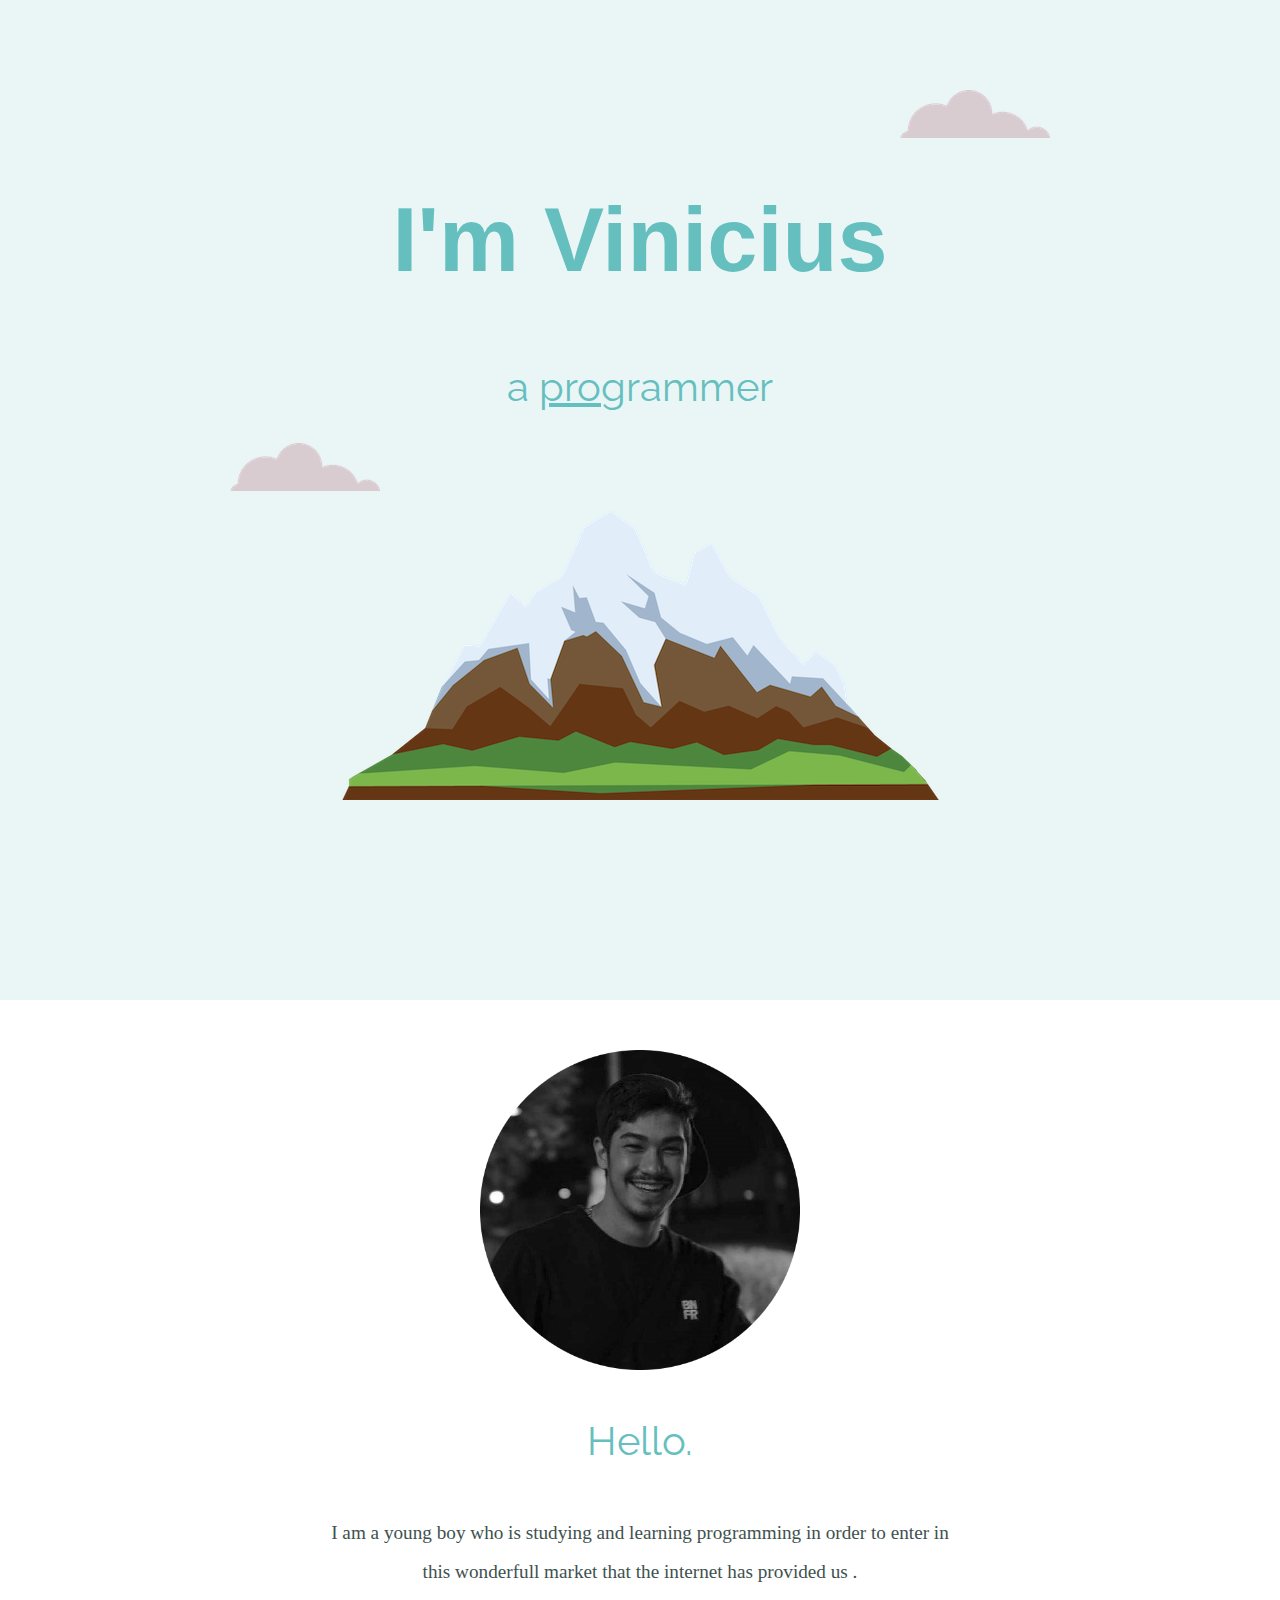
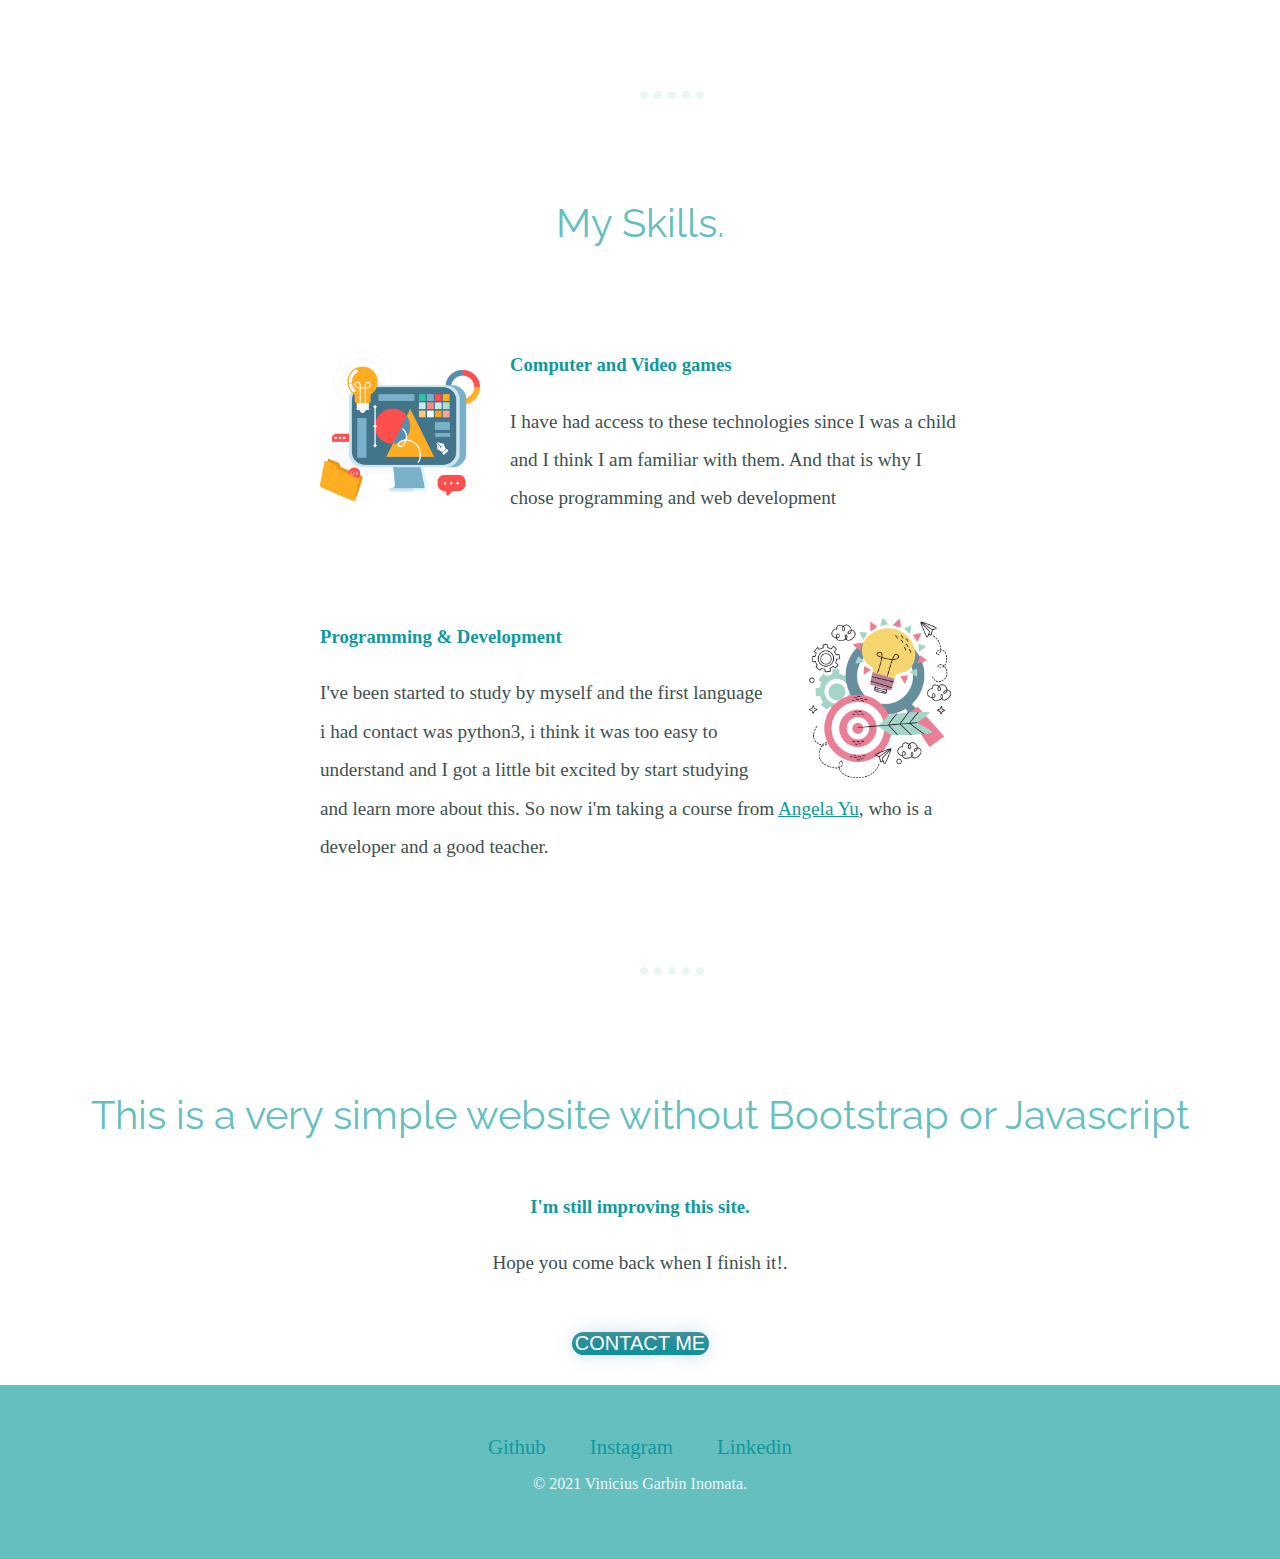
==== commit edad0bbb: "final updates" ====
--- a/index.html
+++ b/index.html
@@ -22,7 +22,7 @@
     <div class="profile">
       <img src="images\gatao.png" alt="profile-image" class="profile-image">
       <h2>Hello.</h2>
-      <p id="colorparagraph">I am a young boy who is studying and learning programming in order to enter in this wonderfull market that the internet has provided us .</p>
+      <p class="colorparagraph">I am a young boy who is studying and learning programming in order to enter in this wonderfull market that the internet has provided us .</p>
     </div>
     <hr>
     <div class="skills">
@@ -30,7 +30,7 @@
       <div class="skill-row">
         <img class="pc" src="images/pc.png" alt="pc-image">
         <h3>Computer and Video games</h3>
-        <p id="colorparagraph">I have had access to these technologies since I was a child and I think I am familiar with them. And that is why I chose programming and web development </p>
+        <p>I have had access to these technologies since I was a child and I think I am familiar with them. And that is why I chose programming and web development </p>
       </div>
       <div class="skill-row">
         <img class="bua" src="images/bua.png" alt="bua-image">
@@ -41,10 +41,12 @@
     </div>
     <hr>
     <div class="contact-me">
-      <h2>This is a very simple website without Bootstrap or Javascript</h2>
-      <h3>I'm still improving this site.</h3>
-      <p>Hope you come back when I finish it!.</p>
-      <a class="btn" href="mailto:vinig-inomata@hotmail.com">CONTACT ME</a>
+      <div class="bottom-text">
+        <h2>This is a very simple website without Bootstrap or Javascript</h2>
+        <h3>I'm still improving this site.</h3>
+        <p>Hope you come back when I finish it!.</p>
+        <a href="mailto:vinig-inomata@hotmail.com?subject=feedback" class="BUTTON_EGX">CONTACT ME</a>
+      </div>
     </div>
   </div>
 
@@ -53,7 +55,7 @@
     <a class="footer-link" href="https://github.com/viniginomata/">Github</a>
     <a class="footer-link" href="https://www.instagram.com/viniciusinomata/">Instagram</a>
     <a class="footer-link" href="https://www.linkedin.com/in/vinicius-inomata-a9abb3219/">Linkedin</a>
-    <p>© 2021 Vinicius Garbin Inomata.</p>
+    <p class="copyright">© 2021 Vinicius Garbin Inomata.</p>
   </div>
 
 
--- a/css/styles.css
+++ b/css/styles.css
@@ -9,44 +9,49 @@
   margin: 50px auto 0 auto;
   font-family: 'Calligraffitti', cursive, sans-serif;
   line-height: 2;
-  color: #38A3A5;
+  color: #66BFBF;
 }
 
 h2 {
   font-family: 'Raleway', sans-serif;
   font-size: 2.5rem;
   font-weight: normal;
-  color: #38A3A5;
+  color: #66BFBF;
 }
 
 h3, a {
-  color: #152D35;
+  color: #11999E;
 }
 
 p {
   font-size: 1.2rem;
-  color: #345B63
+  color: #40514E;
+}
+
+hr {
+  border-color: #EAF6F6;
+  border-style: dotted none none;
+  border-top-width: 8px;
+  width: 5%;
+  margin: 100px 50% 100px 50%;
+  position: relative;
 }
 
 /******************** CLASS SELECTORS*******************/
 .top-container {
-  background-color: #93B5C6;
+  background-color: #EAF6F6;
   position: relative;
   padding-top: 100px;
   height: 100vh;
+  margin: 0;
 }
 
 /** .middle-container {
 }
-
+**/
 .bottom-container {
-}
-**/
-.skill-row {
-  width: 50%;
-  margin: 100px auto 100px auto;
-  text-align: left;
-  line-height: 2;
+  background-color: #66BFBF;
+  padding: 50px;
 }
 
 .pro {
@@ -64,6 +69,16 @@
   top: 9%;
 }
 
+.profile-image {
+  width: 25%;
+  margin: 50px 0 10px 0;
+}
+
+.colorparagraph {
+  margin: 50px 25% 50px 25%;
+  line-height: 2;
+}
+
 .pc {
   width: 25%;
   float: left;
@@ -76,4 +91,67 @@
   margin-left: 30px;
 }
 
+.skill-row {
+  width: 50%;
+  margin: 100px auto 100px auto;
+  text-align: left;
+  line-height: 2;
+}
+
+.footer-link {
+  color: #11999E;
+  text-decoration: none;
+  margin-left: 20px;
+  margin-right: 20px;
+  font-size: 1.3rem;
+}
+
+.copyright {
+  color: #EAF6F6;
+  font-size: 1rem;
+}
+
+.BUTTON_EGX {
+  background: #479999;
+  background-image: -webkit-linear-gradient(top, #479999, #11999E);
+  background-image: -moz-linear-gradient(top, #479999, #11999E);
+  background-image: -ms-linear-gradient(top, #479999, #11999E);
+  background-image: -o-linear-gradient(top, #479999, #11999E);
+  background-image: -webkit-gradient(to bottom, #479999, #11999E);
+  -webkit-border-radius: 20px;
+  -moz-border-radius: 20px;
+  border-radius: 20px;
+  height: 23px;
+  line-height: 23px;
+  color: #FFFFFF;
+  font-family: Arial;
+  width: 137px;
+  font-size: 20px;
+  font-weight: 300;
+  text-shadow: 0 1px 20px #0059A0;
+  text-decoration: none;
+  display: inline-block;
+  cursor: pointer;
+  text-align: center;
+  margin: 30px auto 30px auto;
+}
+
+.BUTTON_EGX:hover {
+  border: solid #11999E 1px;
+  background: #11999E;
+  background-image: -webkit-linear-gradient(top, #11999E, #11999E);
+  background-image: -moz-linear-gradient(top, #11999E, #11999E);
+  background-image: -ms-linear-gradient(top, #11999E, #11999E);
+  background-image: -o-linear-gradient(top, #11999E, #11999E);
+  background-image: -webkit-gradient(to bottom, #11999E, #11999E);
+  -webkit-border-radius: 0;
+  -moz-border-radius: 0;
+  border-radius: 20px;
+  text-decoration: none;
+}
+
+.bottom-text {
+  line-height: 2;
+}
+
 /****************************CLASS SELECTORS******************************/
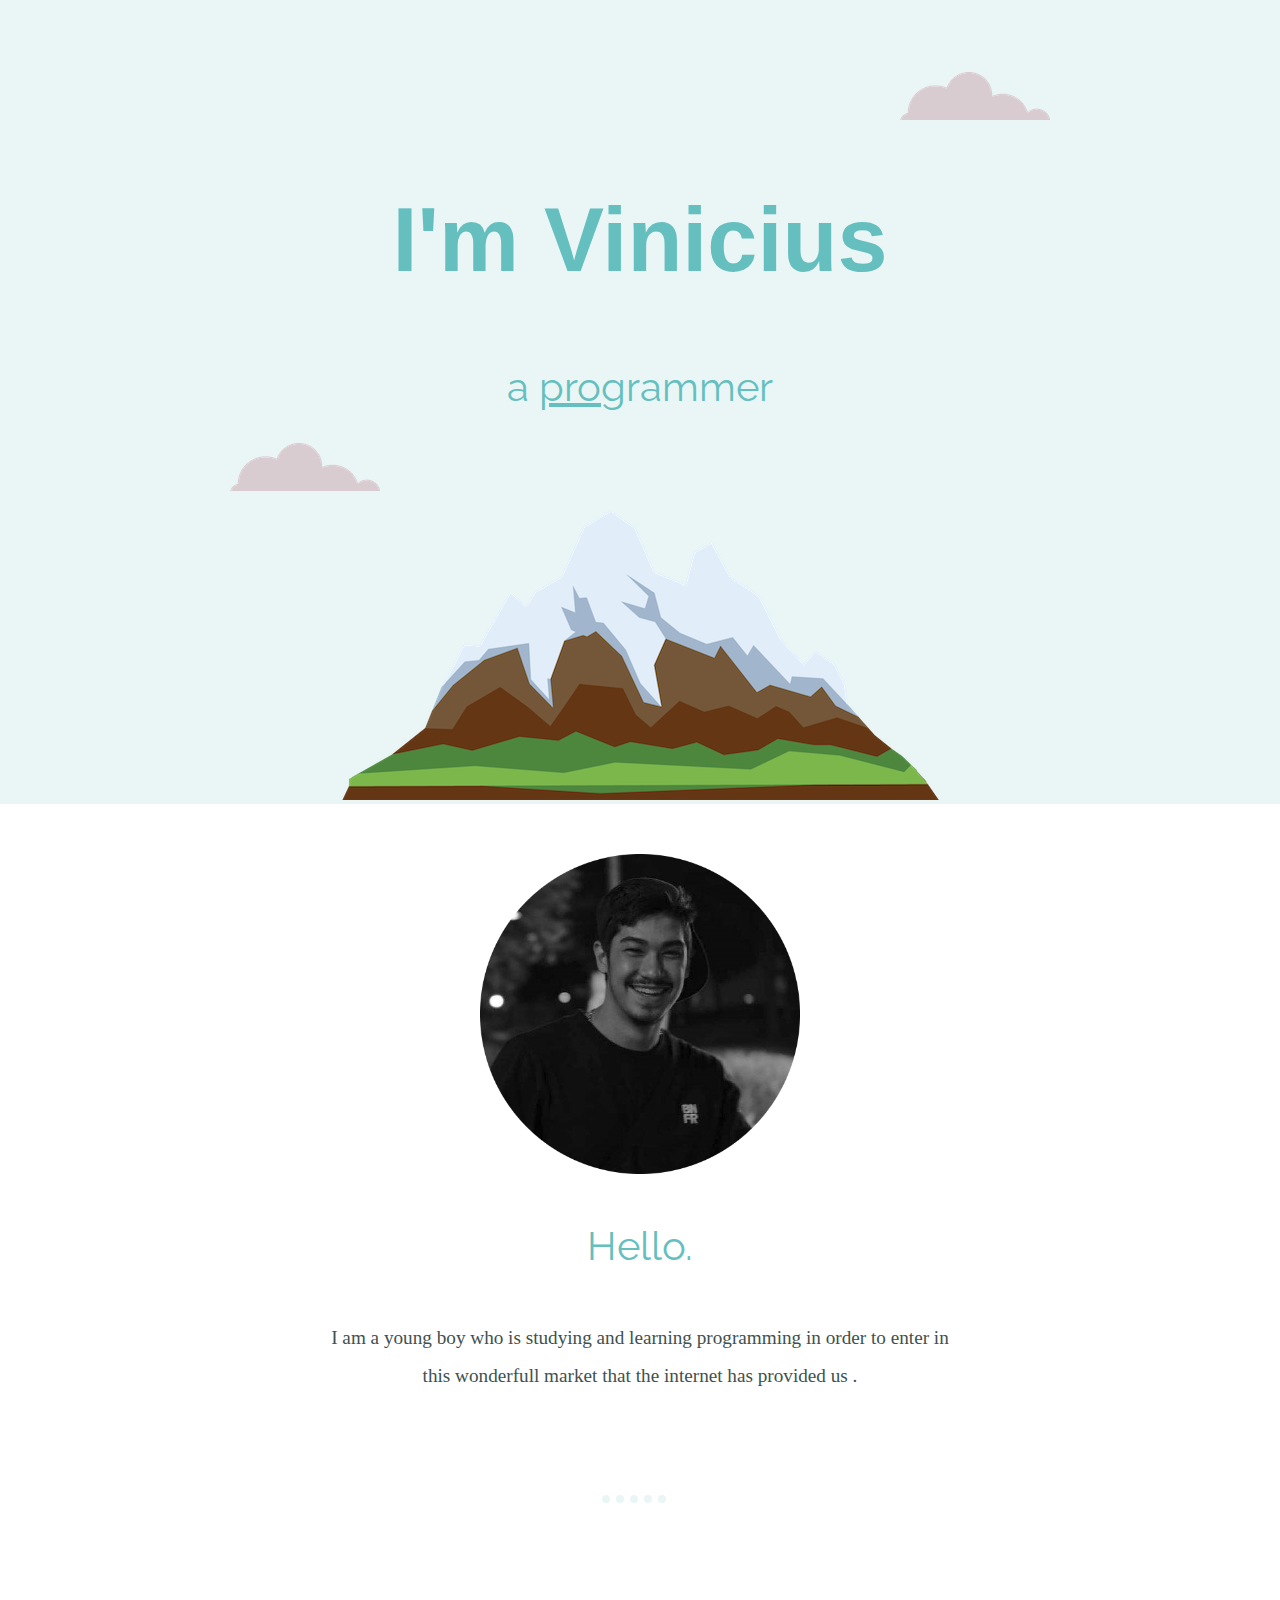
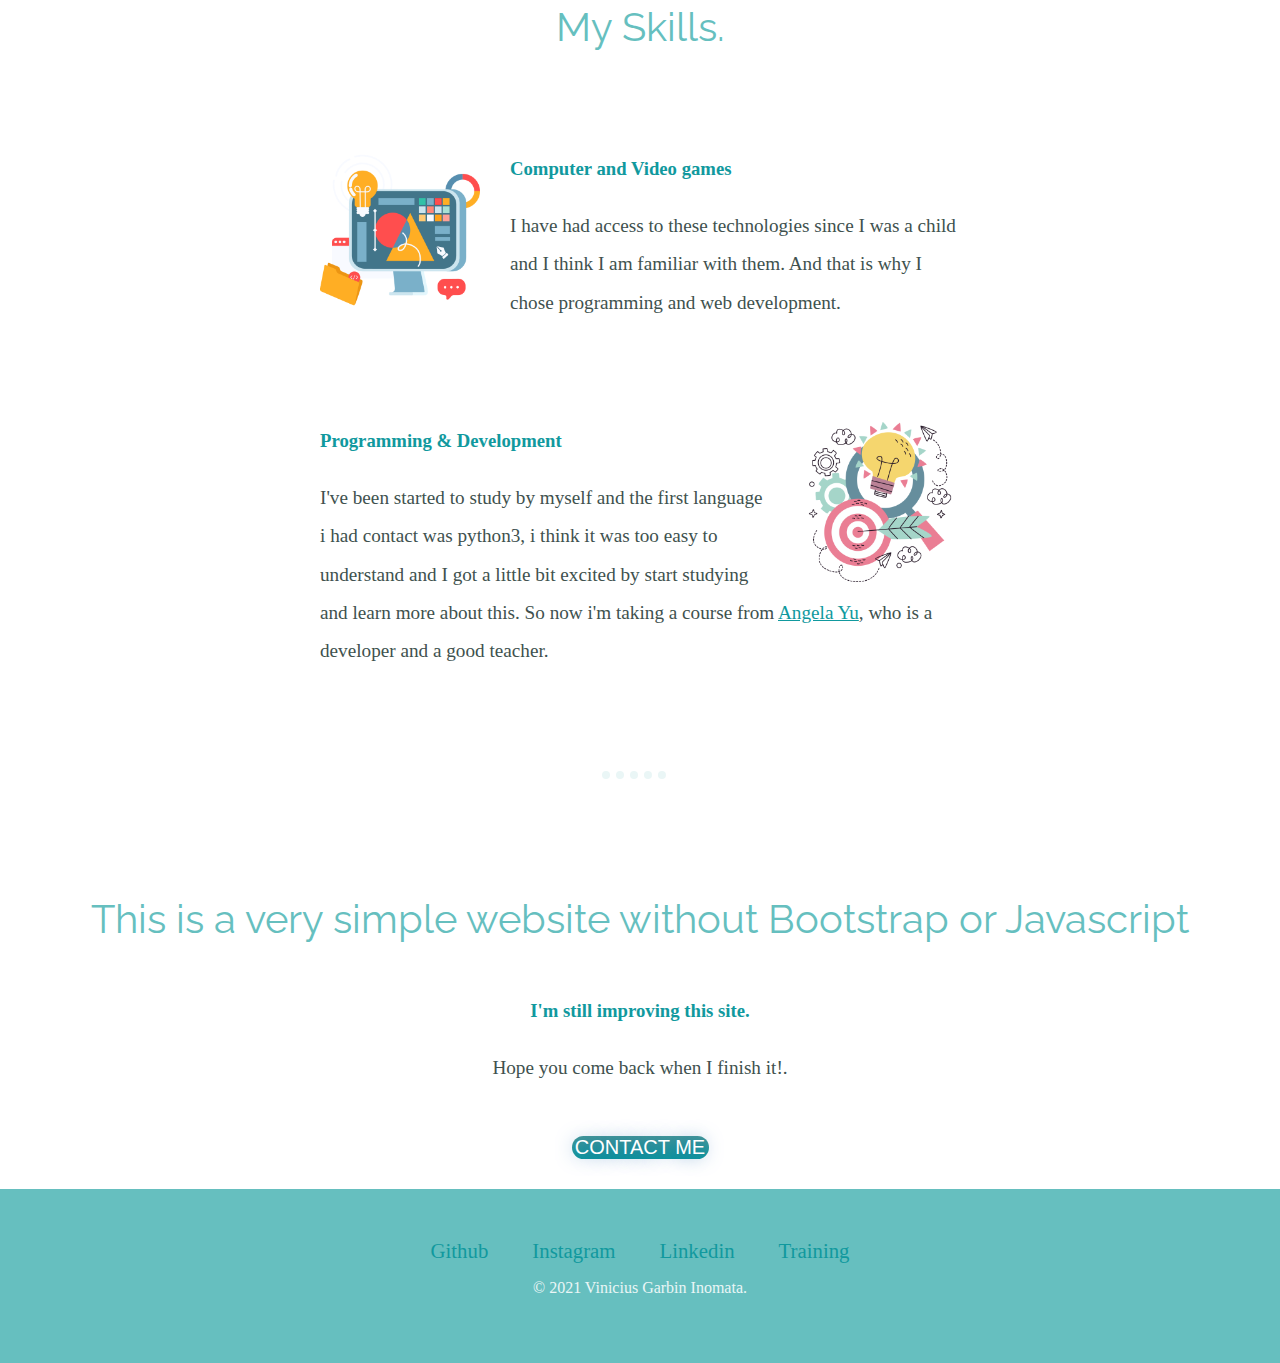
==== commit 2e8a5389: "Update index.html" ====
--- a/index.html
+++ b/index.html
@@ -30,7 +30,7 @@
       <div class="skill-row">
         <img class="pc" src="images/pc.png" alt="pc-image">
         <h3>Computer and Video games</h3>
-        <p>I have had access to these technologies since I was a child and I think I am familiar with them. And that is why I chose programming and web development </p>
+        <p>I have had access to these technologies since I was a child and I think I am familiar with them. And that is why I chose programming and web development. </p>
       </div>
       <div class="skill-row">
         <img class="bua" src="images/bua.png" alt="bua-image">
@@ -55,6 +55,7 @@
     <a class="footer-link" href="https://github.com/viniginomata/">Github</a>
     <a class="footer-link" href="https://www.instagram.com/viniciusinomata/">Instagram</a>
     <a class="footer-link" href="https://www.linkedin.com/in/vinicius-inomata-a9abb3219/">Linkedin</a>
+    <a class="footer-link" href="https://viniginomata.github.io/Learned/">Training</a>
     <p class="copyright">© 2021 Vinicius Garbin Inomata.</p>
   </div>
 
--- a/css/styles.css
+++ b/css/styles.css
@@ -33,7 +33,7 @@
   border-style: dotted none none;
   border-top-width: 8px;
   width: 5%;
-  margin: 100px 50% 100px 50%;
+  margin: 100px 47% 100px 47%;
   position: relative;
 }
 
@@ -42,7 +42,6 @@
   background-color: #EAF6F6;
   position: relative;
   padding-top: 100px;
-  height: 100vh;
   margin: 0;
 }
 
